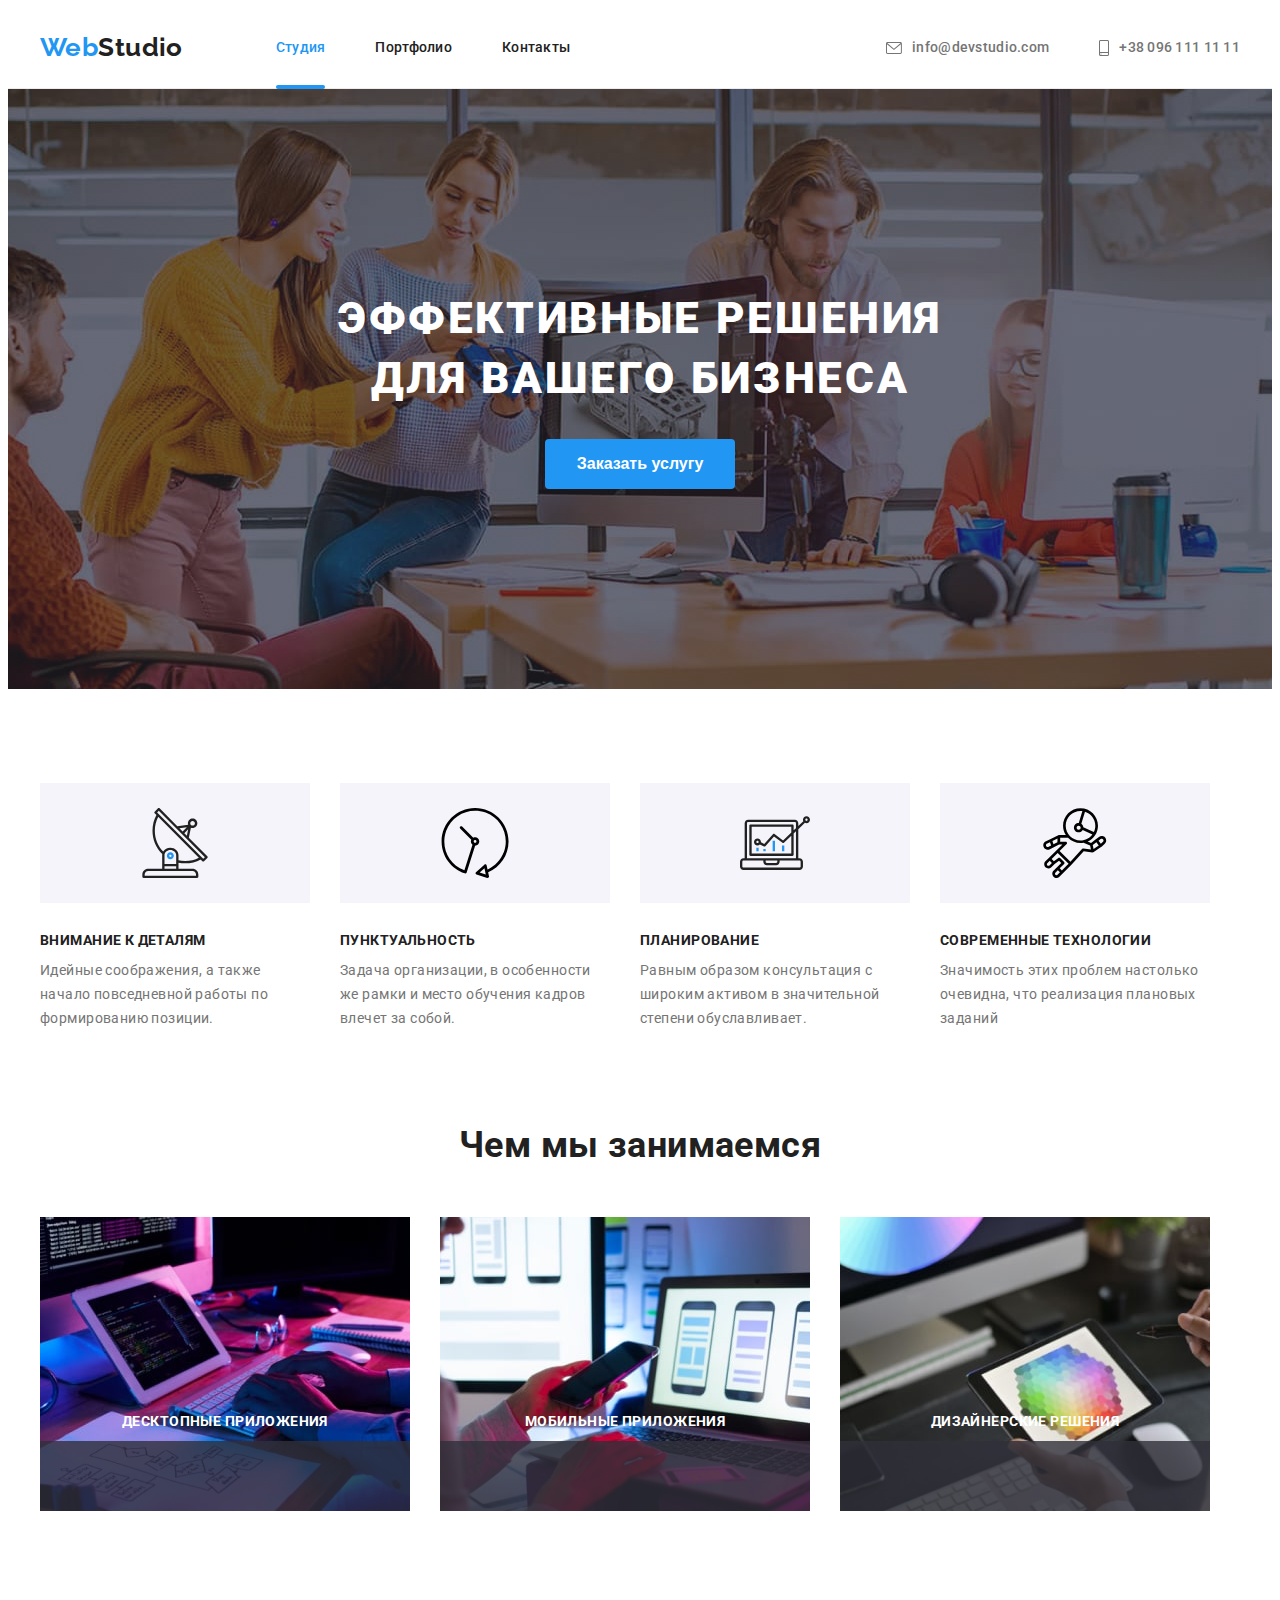
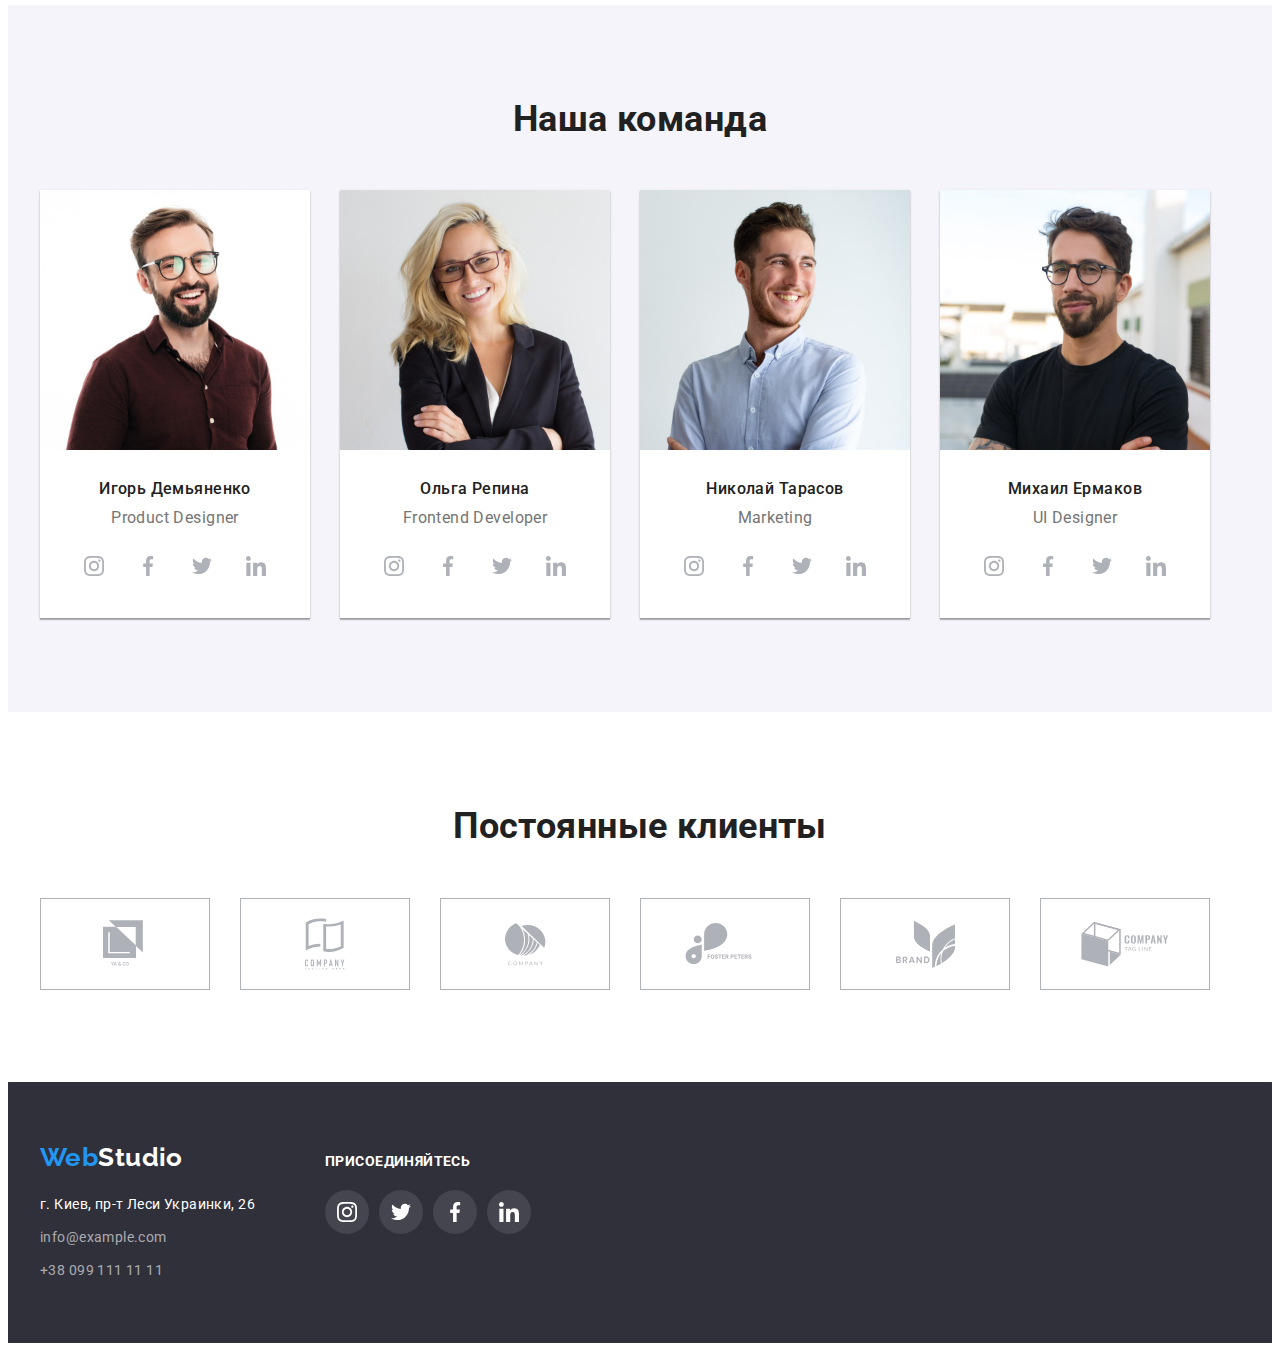
==== index.html @ 8823164b "hw start" ====
<!DOCTYPE html>
<html lang="ru">
  <head>
    <meta charset="UTF-8" />
    <meta name="viewport" content="width=device-width, initial-scale=1.0" />
    <title>Studio</title>
    <link rel="preconnect" href="https://fonts.gstatic.com" />

    <link
      href="https://fonts.googleapis.com/css2?family=Raleway:wght@700&family=Roboto:wght@400;500;700;900&display=swap"
      rel="stylesheet"
    />
    <link
      rel="stylesheet"
      href="https://cdnjs.cloudflare.com/ajax/libs/modern-normalize/1.0.0/modern-normalize.css"
      integrity="sha512-Zx6MlUMKSVJoQ+83OwhdILe8cSEsCzfqThJd7J/VA2UrK6Ctj85p+xzqfyuNXE5B1k25uUdmJ2OzItbBy9GHAQ=="
      crossorigin="anonymous"
    />
    <link rel="stylesheet" href="./css/styles.css" />
  </head>
  <body>
    <header class="header">
      <div class="container common-line">
        <nav class="line">
          <a href="" class="logo">Web<span class="logo-studio">Studio</span></a>
          <ul class="site-nav list">
            <li class="items position">
              <a href="./index.html" class="link active item underline"
                >Студия</a
              >
            </li>
            <li class="items">
              <a href="./portfolio.html" class="link active">Портфолио</a>
            </li>
            <li class="items"><a href="" class="link active">Контакты</a></li>
          </ul>
        </nav>

        <ul class="address-header list">
          <li class="items">
            <a href="mailto:info@devstudio.com" class="address active">
              <svg class="envelope-icon">
                <use href="./svgoptimized/sprite.svg#icon-envelope-hover"></use>
              </svg>
              info@devstudio.com</a
            >
          </li>

          <li class="items">
            <a href="tel:+380961111111" class="address active">
              <svg class="amartphone-icon">
                <use href="./svgoptimized/sprite.svg#icon-smartphone"></use>
              </svg>
              +38 096 111 11 11</a
            >
          </li>
        </ul>
      </div>
    </header>

    <main>
      <!--секция  герой-->
      <div class="overlay">
        <section class="hero">
          <div class="container">
            <div class="hero-padding">
              <h1 class="hero-title">Эффективные решения для вашего бизнеса</h1>

              <button type="button" class="button" data-modal-open>
                Заказать услугу
              </button>
            </div>
          </div>
        </section>
      </div>

      <!--секция со скрытым заголовком/преимущества-->
      <section class="section">
        <div class="container">
          <h2 class="section-title hide">Преимущества</h2>
          <ul class="list features flex-advantage">
            <li class="list-adv">
              <div class="antenna">
                <svg class="antenna-size">
                  <use href="./svgoptimized/sprite.svg#icon-antenna-1"></use>
                </svg>
              </div>
              <h3 class="section-list">Внимание к деталям</h3>
              <p class="content content-advantages">
                Идейные соображения, а также начало повседневной работы по
                формированию позиции.
              </p>
            </li>
            <li class="list-adv">
              <div class="vector">
                <svg class="vector-size">
                  <use href="./svgoptimized/sprite.svg#icon-Vector"></use>
                </svg>
              </div>
              <h3 class="section-list">Пунктуальность</h3>
              <p class="content content-advantages">
                Задача организации, в особенности же рамки и место обучения
                кадров влечет за собой.
              </p>
            </li>
            <li class="list-adv">
              <div class="diagram">
                <svg class="diagram-size">
                  <use href="./svgoptimized/sprite.svg#icon-diagram-1"></use>
                </svg>
              </div>
              <h3 class="section-list">Планирование</h3>
              <p class="content content-advantages">
                Равным образом консультация с широким активом в значительной
                степени обуславливает.
              </p>
            </li>
            <li class="list-adv">
              <div class="Group">
                <svg class="Group-size">
                  <use href="./svgoptimized/sprite.svg#icon-Group"></use>
                </svg>
              </div>
              <h3 class="section-list">Современные технологии</h3>
              <p class="content content-advantages">
                Значимость этих проблем настолько очевидна, что реализация
                плановых заданий
              </p>
            </li>
          </ul>
        </div>
      </section>

      <!--секция,чем мы занимаемся в картинках-->
      <section class="section box-img">
        <div class="container">
          <h2 class="section-title">Чем мы занимаемся</h2>

          <ul class="list features skills">
            <li class="skills-img">
              <div class="before-skills">
                <img
                  src="./imagesoptimized/skills1-min.jpg"
                  alt="набор разметки"
                  width="370"
                />
                <h3 class="project-skills">Десктопные приложения</h3>
              </div>
            </li>
            <li class="skills-img">
              <div class="before-skills">
                <img
                  src="./imagesoptimized/skills2-min.jpg"
                  alt="оплата услуг через приложение"
                  width="370"
                />
                <h3 class="project-skills">Мобильные приложения</h3>
              </div>
            </li>
            <li class="skills-img">
              <div class="before-skills">
                <img
                  src="./imagesoptimized/skills3-min.jpg"
                  alt="практика с помощью планшета"
                  width="370"
                />
                <h3 class="project-skills">Дизайнерские решения</h3>
              </div>
            </li>
          </ul>
        </div>
      </section>

      <!--секция-наша комманда-->
      <section class="section bgc">
        <div class="container">
          <h2 class="section-title">Наша команда</h2>
          <ul class="list features team-flex">
            <li class="team">
              <img
                src="./imagesoptimized/ourteam1-min.jpg"
                alt="Игорь Демьяненко"
                width="270"
              />

              <div class="team-content">
                <h3 class="section-list name">Игорь Демьяненко</h3>
                <p class="content proffesion">Product Designer</p>
              </div>

              <ul class="network-flex">
                <li class="margin-flex">
                  <a class="master-flex" href="">
                    <svg class="size-flex">
                      <use
                        href="./svgoptimized/sprite.svg#icon-instagram-2"
                      ></use>
                    </svg>
                  </a>
                </li>

                <li class="margin-flex">
                  <a class="master-flex" href="">
                    <svg class="size-flex">
                      <use
                        href="./svgoptimized/sprite.svg#icon-facebook-1"
                      ></use>
                    </svg>
                  </a>
                </li>

                <li class="margin-flex">
                  <a class="master-flex" href="">
                    <svg class="size-flex">
                      <use
                        href="./svgoptimized/sprite.svg#icon-twitter-1"
                      ></use>
                    </svg>
                  </a>
                </li>

                <li class="margin-flex">
                  <a class="master-flex" href="">
                    <svg class="size-flex">
                      <use
                        href="./svgoptimized/sprite.svg#icon-linkedin-1"
                      ></use>
                    </svg>
                  </a>
                </li>
              </ul>
            </li>

            <li class="team">
              <img
                src="./imagesoptimized/ourteam2-min.jpg"
                alt="Ольга Репина"
                width="270"
              />
              <div class="team-content">
                <h3 class="section-list name">Ольга Репина</h3>
                <p class="content proffesion">Frontend Developer</p>
              </div>
              <ul class="network-flex">
                <li class="margin-flex">
                  <a class="master-flex" href="">
                    <svg class="size-flex">
                      <use
                        href="./svgoptimized/sprite.svg#icon-instagram-2"
                      ></use>
                    </svg>
                  </a>
                </li>

                <li class="margin-flex">
                  <a class="master-flex" href="">
                    <svg class="size-flex">
                      <use
                        href="./svgoptimized/sprite.svg#icon-facebook-1"
                      ></use>
                    </svg>
                  </a>
                </li>

                <li class="margin-flex">
                  <a class="master-flex" href="">
                    <svg class="size-flex">
                      <use
                        href="./svgoptimized/sprite.svg#icon-twitter-1"
                      ></use>
                    </svg>
                  </a>
                </li>

                <li class="margin-flex">
                  <a class="master-flex" href="">
                    <svg class="size-flex">
                      <use
                        href="./svgoptimized/sprite.svg#icon-linkedin-1"
                      ></use>
                    </svg>
                  </a>
                </li>
              </ul>
            </li>

            <li class="team">
              <img
                src="./imagesoptimized/ourteam3-min.jpg"
                alt="Николай Тарасов"
                width="270"
              />
              <div class="team-content">
                <h3 class="section-list name">Николай Тарасов</h3>
                <p class="content proffesion">Marketing</p>
              </div>
              <ul class="network-flex">
                <li class="margin-flex">
                  <a class="master-flex" href="">
                    <svg class="size-flex">
                      <use
                        href="./svgoptimized/sprite.svg#icon-instagram-2"
                      ></use>
                    </svg>
                  </a>
                </li>

                <li class="margin-flex">
                  <a class="master-flex" href="">
                    <svg class="size-flex">
                      <use
                        href="./svgoptimized/sprite.svg#icon-facebook-1"
                      ></use>
                    </svg>
                  </a>
                </li>

                <li class="margin-flex">
                  <a class="master-flex" href="">
                    <svg class="size-flex">
                      <use
                        href="./svgoptimized/sprite.svg#icon-twitter-1"
                      ></use>
                    </svg>
                  </a>
                </li>

                <li class="margin-flex">
                  <a class="master-flex" href="">
                    <svg class="size-flex">
                      <use
                        href="./svgoptimized/sprite.svg#icon-linkedin-1"
                      ></use>
                    </svg>
                  </a>
                </li>
              </ul>
            </li>

            <li class="team">
              <img
                src="./imagesoptimized/ourteam4-min.jpg"
                alt="Михаил Ермаков"
                width="270"
              />
              <div class="team-content">
                <h3 class="section-list name">Михаил Ермаков</h3>
                <p class="content proffesion">UI Designer</p>
              </div>
              <ul class="network-flex">
                <li class="margin-flex">
                  <a class="master-flex" href="">
                    <svg class="size-flex">
                      <use
                        href="./svgoptimized/sprite.svg#icon-instagram-2"
                      ></use>
                    </svg>
                  </a>
                </li>

                <li class="margin-flex">
                  <a class="master-flex" href="">
                    <svg class="size-flex">
                      <use
                        href="./svgoptimized/sprite.svg#icon-facebook-1"
                      ></use>
                    </svg>
                  </a>
                </li>

                <li class="margin-flex">
                  <a class="master-flex" href="">
                    <svg class="size-flex">
                      <use
                        href="./svgoptimized/sprite.svg#icon-twitter-1"
                      ></use>
                    </svg>
                  </a>
                </li>

                <li class="margin-flex">
                  <a class="master-flex" href="">
                    <svg class="size-flex">
                      <use
                        href="./svgoptimized/sprite.svg#icon-linkedin-1"
                      ></use>
                    </svg>
                  </a>
                </li>
              </ul>
            </li>
          </ul>
        </div>
      </section>

      <!--секция-постоянные клиенты-->
      <section class="section">
        <div class="container">
          <h2 class="section-title">Постоянные клиенты</h2>
          <ul class="clients">
            <li class="clients-icon">
              <a href="" class="clients-flex">
                <svg class="svg-flex" width="44" height="49">
                  <use href="./svgoptimized/sprite.svg#icon-logo-1"></use>
                </svg>
              </a>
            </li>
            <li class="clients-icon">
              <a href="" class="clients-flex">
                <svg class="svg-flex" width="40" height="52">
                  <use href="./svgoptimized/sprite.svg#icon-logo-2"></use>
                </svg>
              </a>
            </li>
            <li class="clients-icon">
              <a href="" class="clients-flex">
                <svg class="svg-flex" width="41" height="43">
                  <use href="./svgoptimized/sprite.svg#icon-logo-3"></use>
                </svg>
              </a>
            </li>
            <li class="clients-icon">
              <a href="" class="clients-flex">
                <svg class="svg-flex" width="80" height="42">
                  <use href="./svgoptimized/sprite.svg#icon-logo-4"></use>
                </svg>
              </a>
            </li>
            <li class="clients-icon">
              <a href="" class="clients-flex">
                <svg class="svg-flex" width="59" height="47">
                  <use href="./svgoptimized/sprite.svg#icon-logo-5"></use>
                </svg>
              </a>
            </li>
            <li class="clients-icon">
              <a href="" class="clients-flex">
                <svg class="svg-flex" width="88" height="45">
                  <use href="./svgoptimized/sprite.svg#icon-logo-6"></use>
                </svg>
              </a>
            </li>
          </ul>
        </div>
      </section>
    </main>

    <!--Футер подвал-->
    <footer class="footer">
      <div class="container">
        <div class="ttl-flex">
          <div class="footer-flex">
            <a href="" class="logo"
              >Web<span class="studio-logo">Studio</span></a
            >
            <address class="adress-footer">
              г. Киев, пр-т Леси Украинки, 26
            </address>
            <ul class="list">
              <li class="item">
                <a href="mailto:info@example.com" class="list-footer"
                  >info@example.com</a
                >
              </li>
              <li class="item">
                <a href="tel:+380991111111" class="list-footer"
                  >+38 099 111 11 11</a
                >
              </li>
            </ul>
          </div>

          <div>
            <p class="footer-join">присоединяйтесь</p>
            <ul class="join-list">
              <li class="join-margin">
                <a href="" class="join-master">
                  <svg class="join-size">
                    <use
                      href="./svgoptimized/sprite.svg#icon-instagram-2"
                    ></use>
                  </svg>
                </a>
              </li>
              <li class="join-margin">
                <a href="" class="join-master">
                  <svg class="join-size">
                    <use href="./svgoptimized/sprite.svg#icon-twitter-1"></use>
                  </svg>
                </a>
              </li>
              <li class="join-margin">
                <a href="" class="join-master">
                  <svg class="join-size">
                    <use href="./svgoptimized/sprite.svg#icon-facebook-1"></use>
                  </svg>
                </a>
              </li>
              <li class="join-margin">
                <a href="" class="join-master">
                  <svg class="join-size">
                    <use href="./svgoptimized/sprite.svg#icon-linkedin-1"></use>
                  </svg>
                </a>
              </li>
            </ul>
          </div>
        </div>
      </div>
    </footer>
    <!-- модальное окно -->
    <div class="backdrop is-hidden" data-modal>
      <div class="modal">
        <p class="modal-paragraph">Оставьте свои данные, мы вам перезвоним</p>

        <div role="group" class="modal-thumb">
          <form class="modal-form">
            <label for="name">Имя</label>
            <input type="text" name="text" id="name" />
            <label for="tel">Телефон</label>
            <input type="tel" name="tel" id="tel" />
            <label for="email">Почта</label>
            <input type="email" name="email" id="email" />
            <label for="comments">Комментарий</label>
            <textarea name="comments" id="comments" rows="3"></textarea>
          </form>
        </div>
        <div>
          <input type="checkbox" name="agreement" id="agreement" />
          <label for="agreement"
            >Соглашаюсь с рассылкой и принимаю Условия договора</label
          >
        </div>

        <button type="submit">Отправить</button>

        <button class="modal-close" data-modal-close>
          <svg class="" width="18" height="18">
            <use
              href="./svgoptimized/sprite.svg#icon-close-black-18dp-2-1"
            ></use>
          </svg>
        </button>
      </div>
    </div>
    <script src="./js/modal.js"></script>
  </body>
</html>
---- css/styles.css ----
/* ++цвет основного текста  #212121; */
/* ++вторичный текст серый <p>, мейл+тел #757575; */
/*++ адрес прозрачность rgba(255, 255, 255, 0.6); */
/* ++цвет основной надписи белый H1  #FFFFFF; */
/* ++ акцент голубой #2196F3; */
/* ++ вторичный темно-серый background  #2F303A; */
/*  ++вторичный белый background (шапка) #FFFFFF; */
/*  вторичный почти белый background #F5F4FA; */
/*  ++основной background  бело-серый #E5E5E5; */

:root {
  --primary-text-color: #212121;
  --secondary-text-color: #757575;
  --transparent-gray: rgba(255, 255, 255, 0.6);
  --white-hero-color: #ffffff;
  --accent-color: #2196f3;
  --primary-background-wg: #e5e5e5;
  --secondary-bgc-gray: #2f303a;
  --secondary-bgc-white: #ffffff;
  --secondary-bgc-halfwhite: #f5f4fa;
  --border: #ececec;
  --portfolio-border: #eeeeee;
  --hero-bgc-color: #c4c4c4;
  --network-color: #afb1b8;
  --skills-bgc-position: rgba(47, 48, 58, 0.8);

  --backdrop: rgba(0, 0, 0, 0.2);
  --thumb-overlay-color: rgba(33, 150, 243, 0.9);
  --timing-function: cubic-bezier(0.4, 0, 0.2, 1);
}

body {
  background-color: var(--white-hero-color);
  color: var(--primary-text-color);
  font-family: Roboto, sans-serif;
  letter-spacing: 0.03em;
  font-weight: normal;
  font-size: 14px;
}

img {
  display: block;
  max-width: 100%;
  height: auto;
}

/* подчеркивание */
a {
  text-decoration: none;
}

/* стилизация хедер */
.header {
  background-color: var(--white-hero-color);
}

/* Logo */
.logo {
  color: var(--accent-color);
  font-family: Raleway, sans-serif;
  font-weight: bold;
  font-size: 26px;
  line-height: 1.19;
  display: inline-block;
}
/* сброс точек в списке + margin/padding */
.list {
  list-style: none;
  padding: 0;
  margin: 0;
}

/* навигация сайта, список контактов+span STUDIO */
.site-nav .link,
.logo-studio {
  color: var(--primary-text-color);
}

.list .address {
  color: var(--secondary-text-color);
}

/* flex navigation */
.site-nav {
  display: flex;
  margin-left: 93px;
}

.line {
  display: flex;
}

.site-nav .items {
  margin-right: 50px;
}

.site-nav .items:last-child {
  margin-right: 0;
}

.site-nav .link,
.list .address {
  padding-top: 32px;
  padding-bottom: 32px;
  display: block;

  font-weight: 500;
  line-height: 1.14;
  letter-spacing: 0.02em;
}

.list .active {
  transition-property: color;
  transition-duration: 250ms;
  transition-timing-function: var(--timing-function);
}

.list .active:hover,
.list .active:focus {
  color: var(--accent-color);
}

/* link underline-header */

.position {
  position: relative;
}

.underline::after {
  content: '';
  position: absolute;
  left: 0;
  bottom: -1px;
  display: block;
  width: 100%;
  height: 4px;
  border-radius: 2px;
  background-color: var(--accent-color);
  opacity: 1;

  transition-property: opacity;
  transition-duration: 250ms;
  transition-timing-function: var(--timing-function);
}

/* flex address */
.address-header {
  display: flex;
  margin-left: auto;
  align-items: center;
}

.common-line {
  display: flex;
  align-items: center;
}

.items > .address {
  display: flex;
  align-items: center;
}

.address-header .items {
  margin-right: 50px;
}

.address-header .items:last-child {
  margin-right: 0;
}

.header .item {
  color: var(--accent-color);
}

.border {
  border: 1px solid var(--border);
}
.envelope-icon {
  height: 12px;
  width: 16px;
  margin-right: 10px;
  fill: currentColor;
}

.amartphone-icon {
  height: 16px;
  width: 10px;
  margin-right: 10px;
  fill: currentColor;
}

/* Hero */
.hero {
  padding-top: 200px;
  padding-bottom: 200px;
}

.hero-padding {
  width: 696px;
  text-align: center;
  margin-left: auto;
  margin-right: auto;
}

/* оформление фона Героя */
.overlay {
  height: 600px;
  max-width: 1600px;
  margin-left: auto;
  margin-right: auto;
  background-position: center;
  background-size: cover;
  background-image: linear-gradient(
      to right,
      rgba(54, 56, 67, 0.4),
      rgba(54, 56, 67, 0.4)
    ),
    url('../imagesoptimized/hero\ img.jpg');
  background-color: var(--hero-bgc-color);
  border-top: 1px solid var(--border);
}

/* модальное окно и форма */

.backdrop {
  position: fixed;
  top: 0;
  left: 0;

  width: 100%;
  height: 100%;
  opacity: 1;

  background-color: var(--backdrop);

  transition-property: opacity;
  transition-duration: 250ms;
  transition-timing-function: var(--timing-function);
}

.backdrop.is-hidden {
  opacity: 0;
  pointer-events: none;
}

.modal {
  position: absolute;
  top: 50%;
  left: 50%;
  transform: translate(-50%, -50%) scale(1);

  min-width: 528px;
  min-height: 581px;
  background-color: var(--white-hero-color);
  box-shadow: 0px 1px 3px rgba(0, 0, 0, 0.12), 0px 1px 1px rgba(0, 0, 0, 0.14),
    0px 2px 1px rgba(0, 0, 0, 0.2);
  border-radius: 4px;

  transition-property: tranform;
  transition-duration: 250ms;
  transition-timing-function: var(--timing-function);
}

.backdrop.is-hidden .modal {
  transform: scale(0.8) translate(-50%, -50%);
}

.modal-close {
  display: flex;
  justify-content: center;
  align-items: center;

  position: fixed;
  top: 0;
  right: 0;

  width: 30px;
  height: 30px;
  margin-left: auto;
  margin-top: 8px;
  margin-right: 8px;
  border-radius: 50px;
  border: 1px solid rgba(0, 0, 0, 0.1);
  background-color: var(--white-hero-color);
  cursor: pointer;
}

.modal-thumb {
  display: flex;
  width: 100%;
  height: 342px;
  padding-left: 40px;
  padding-right: 40px;
}

.modal-form {
  display: flex;
  flex-direction: column;
  width: 100%;
}

.modal-paragraph {
  margin-top: 0;
  margin-bottom: 12px;
  padding-top: 40px;
}

textarea {
  resize: none;
}

/* main container for all project */

.hero .hero-title {
  margin-top: 0;
  margin-bottom: 30px;
  color: var(--white-hero-color);
  font-style: normal;
  font-weight: 900;
  font-size: 44px;
  line-height: 1.36;
  letter-spacing: 0.06em;
  text-transform: uppercase;
}

/* секция */

.bgc {
  background-color: var(--secondary-bgc-halfwhite);
}

.bgc-portfolio {
  background-color: var(--white-hero-color);
}
.section-title {
  margin-top: 0;
  margin-bottom: 0;

  color: var(--primary-text-color);
  font-weight: bold;
  font-size: 36px;
  line-height: 1.16;
  text-align: center;
}

/* отступ от заголовка H2 */
.section .section-title {
  margin-bottom: 50px;
}

/* скрытый заголовок */
.section .hide {
  position: absolute;
  clip: rect(0 0 0 0);
  width: 1px;
  height: 1px;
  margin: -1px;
}

.features .section-list {
  margin-top: 0;
  margin-bottom: 10px;

  font-weight: bold;
  font-size: 14px;
  line-height: 1.14;
  text-transform: uppercase;

  color: var(--primary-text-color);
}

.features .content {
  color: var(--secondary-text-color);
}

/* flex - 2 секция преимущества со скрытым заголовком */
.flex-advantage {
  display: flex;
}

.list-adv {
  width: 270px;

  margin-right: 30px;
}
.list-adv:last-child {
  margin-right: 0;
}

/* обнуление в P */
.content-advantages,
.proffesion {
  line-height: 1.71;
  margin-top: 0;
  margin-bottom: 0;
}

.antenna {
  display: flex;
  justify-content: center;
  align-items: center;

  width: 270px;
  height: 120px;
  margin-bottom: 30px;

  background-color: var(--secondary-bgc-halfwhite);
}

.antenna-size {
  height: 70px;
  width: 70px;
}

.vector {
  display: flex;
  justify-content: center;
  align-items: center;

  width: 270px;
  height: 120px;
  margin-bottom: 30px;

  background-color: var(--secondary-bgc-halfwhite);
}

.vector-size {
  height: 70px;
  width: 70px;
}

.diagram {
  display: flex;
  justify-content: center;
  align-items: center;

  width: 270px;
  height: 120px;
  margin-bottom: 30px;

  background-color: var(--secondary-bgc-halfwhite);
}

.diagram-size {
  height: 70px;
  width: 70px;
}

.Group {
  display: flex;
  justify-content: center;
  align-items: center;

  width: 270px;
  height: 120px;
  margin-bottom: 30px;

  background-color: var(--secondary-bgc-halfwhite);
}

.Group-size {
  height: 70px;
  width: 70px;
}

.all-advantage {
  padding-top: 94px;
  padding-bottom: 94px;
}

/*  секция 3, чем мы занимаемся */
.skills {
  display: flex;
}

.skills-img {
  width: 370px;
  height: 294px;
  margin-right: 30px;
}
.skills-img:last-child {
  margin-right: 0;
}

.section.box-img {
  padding-top: 0px;
  padding-bottom: 94px;
}

.skills-img {
  position: relative;
}

.project-skills {
  position: absolute;

  bottom: 0;
  left: 0;
  height: 70px;
  width: 100%;
  padding: 27px 0;
  margin: 0;

  font-weight: bold;
  font-size: 14px;
  line-height: 1.14;
  text-align: center;
  text-transform: uppercase;
  color: var(--white-hero-color);
}

.before-skills::before {
  content: '';
  position: absolute;

  bottom: 0;
  left: 0;
  width: 100%;
  height: 70px;

  background-color: var(--skills-bgc-position);
}

/* секция 4 - наша комманда */
.team-flex {
  display: flex;
}
.team {
  width: 270px;
  height: 428px;
  margin-right: 30px;
  background-color: var(--secondary-bgc-white);

  box-shadow: 0px 1px 3px rgba(0, 0, 0, 0.12), 0px 1px 1px rgba(0, 0, 0, 0.14),
    0px 2px 1px rgba(0, 0, 0, 0.2);
}
.team:last-child {
  margin-right: 0;
}

.name,
.proffesion {
  font-size: 16px;
  line-height: 1.18;
  text-align: center;
}
.team-content > .name {
  font-weight: 500;

  font-size: 16px;
  line-height: 1.18;
  text-transform: none;
}

.team-content {
  padding-top: 30px;
  padding-bottom: 16px;

  border-radius: 4px;
}

.proffesion {
  font-weight: normal;
}

.network-flex {
  display: flex;
  justify-content: center;
  list-style: none;
  padding: 0;
}

.size-flex {
  width: 20px;
  height: 20px;
  text-align: center;
  margin: 0;
}

.master-flex {
  display: flex;
  justify-content: center;
  align-items: center;
  border-radius: 50%;

  width: 100%;
  height: 100%;

  background-color: var(--white-hero-color);
  fill: var(--network-color);

  transition-property: background-color, fill;
  transition-duration: 250ms, 250ms;
  transition-timing-function: var(--timing-function), var(--timing-function);
}

.master-flex:focus,
.master-flex:hover {
  background-color: var(--accent-color);
  fill: var(--secondary-bgc-white);
}

.margin-flex {
  display: flex;
  justify-content: center;
  text-align: center;
  margin-right: 10px;

  width: 44px;
  height: 44px;
}
.margin-flex:last-child {
  margin-right: 0px;
}

/*секция - постоянные клиенты */

.clients {
  display: flex;
  margin: 0;
  padding: 0;
  list-style: none;
}

.clients-icon {
  width: 170px;
  height: 90px;

  margin-right: 30px;
}

.clients-icon:last-child {
  margin-right: 0;
}

.clients-flex {
  display: flex;
  justify-content: center;
  align-items: center;

  height: 100%;
  fill: var(--network-color);
  border: 1px solid var(--network-color);

  transition-property: border-color, fill;
  transition-duration: 250ms, 250ms;
  transition-timing-function: var(--timing-function), var(--timing-function);
}

.clients-flex:hover,
.clients-flex:focus {
  border-color: var(--accent-color);
  fill: var(--accent-color);
}

.svg-flex {
  display: flex;
  justify-content: center;
  align-items: center;
}

/* портфолио - кнопки */
.tip-line {
  display: flex;
  margin-bottom: 34px;
}

.tip-line.center {
  justify-content: center;
}

.tip {
  margin-right: 8px;
}

.tip:last-child {
  margin-right: 0;
}

/* Button */
.button {
  padding: 10px 32px;
  border-style: none;
  outline: none;
  cursor: pointer;

  background-color: var(--accent-color);
  color: var(--white-hero-color);
  font-weight: bold;
  font-size: 16px;
  line-height: 1.87;
  border-radius: 4px;
}

.list > .tip:last-child {
  margin-bottom: 34px;
}

.section .filter:hover,
.section .filter:focus {
  background-color: var(--accent-color);
  color: var(--white-hero-color);

  box-shadow: 0px 3px 1px rgba(0, 0, 0, 0.1), 0px 1px 2px rgba(0, 0, 0, 0.08),
    0px 2px 2px rgba(0, 0, 0, 0.12);
}

.list .filter {
  font-weight: 500;
  font-size: 16px;
  line-height: 1.62;
  text-align: center;

  border-radius: 4px;
  padding: 6px 22px;
  cursor: pointer;

  border-style: none;
  outline: none;

  transition-property: background-color, color;
  transition-duration: 250ms, 250ms;
  transition-timing-function: var(--timing-function), var(--timing-function);
}

.list .projects {
  font-weight: bold;
  font-size: 18px;
  line-height: 2;
  letter-spacing: 0.06em;
  text-transform: none;
  margin-bottom: 4px;
}

.list .filter-name {
  margin-top: 0;
  margin-bottom: 0px;

  font-size: 16px;
  line-height: 1.87;
}

/* портфолио - сетка */
.table-container {
  display: flex;
  flex-wrap: wrap;
}

.table-block {
  display: block;
  transition-property: box-shadow;
  transition-duration: 250ms;
  transition-timing-function: var(--timing-function);
}

.table-block:hover,
.table-block:focus {
  box-shadow: 0px 1px 1px rgba(0, 0, 0, 0.12), 0px 4px 4px rgba(0, 0, 0, 0.06),
    1px 4px 6px rgba(0, 0, 0, 0.16);
}

.table-element {
  width: calc((100% - 60px) / 3);
  margin-bottom: 30px;
  margin-right: 30px;
}

.table-element:nth-child(3n) {
  margin-right: 0;
}

.table-element:nth-last-child(-n + 3) {
  margin-bottom: 0;
}

.card-content {
  padding: 20px 24px;
  border-right: 1px solid var(--portfolio-border);
  border-bottom: 1px solid var(--portfolio-border);
  border-left: 1px solid var(--portfolio-border);
}

/* Портфолио оверлей */
.overlay-thumb {
  position: relative;
  overflow: hidden;
}

.overlay-text {
  position: absolute;
  top: 50%;
  left: 50%;
  transform: translate(-50%, -50%);
  width: 100%;
  padding: 63px 24px;
  margin: 0;

  font-weight: normal;
  font-size: 18px;
  line-height: 1.55;
  color: var(--white-hero-color);
}

.overlay-transform {
  position: absolute;
  width: 100%;
  height: 100%;
  top: 0;
  left: 0;
  background-color: var(--thumb-overlay-color);
  transform: translateY(100%);

  transition-property: transform;
  transition-duration: 250ms;
  transition-timing-function: var(--timing-function);
}

.table-block:hover .overlay-transform,
.table-block:focus .overlay-transform {
  transform: translateY(0);
}

/* footer */
.footer {
  background-color: var(--secondary-bgc-gray);
  padding-top: 60px;
  padding-bottom: 60px;
}

.footer .studio-logo {
  color: var(--white-hero-color);
}

.footer .adress-footer {
  color: var(--white-hero-color);
  font-style: normal;
}

.footer .logo {
  margin-bottom: 20px;
}

.footer-padding {
  padding-bottom: 60px;
}

.footer .adress-footer,
.footer .list-footer {
  display: block;
  line-height: 1.71;
}

.footer .adress-footer {
  margin-bottom: 9px;
}

.footer .item {
  margin-bottom: 9px;
}

.footer .item:last-child {
  margin-bottom: 0;
}

.footer .list-footer {
  color: var(--transparent-gray);

  transition-property: color;
  transition-duration: 250ms;
  transition-timing-function: var(--timing-function);
}

.footer .list-footer:hover,
.footer .list-footer:focus {
  color: var(--accent-color);
}

/* футер  - join */
.footer-join {
  margin: 0 0 20px 0;

  font-weight: bold;
  font-size: 14px;
  line-height: 1.14;

  color: var(--white-hero-color);
  text-transform: uppercase;
}

.join-size {
  width: 20px;
  height: 20px;
}

.join-master {
  display: flex;
  justify-content: center;
  align-items: center;
  max-width: 100%;
  width: 44px;
  height: 44px;
  border-radius: 50%;
  fill: var(--secondary-bgc-white);
  background: rgba(255, 255, 255, 0.1);

  transition-property: background-color;
  transition-duration: 250ms;
  transition-timing-function: var(--timing-function);
}

.join-master:hover,
.join-master:focus {
  background-color: var(--accent-color);
}

.join-list {
  display: flex;
  padding: 0;
  margin: 0;
  list-style: none;
}

.ttl-flex {
  display: flex;
  align-items: baseline;

  margin-right: auto;
  padding: 0;
  margin: 0;
}

.footer-flex {
  margin-right: 70px;
}

.join-margin {
  margin-right: 10px;
}

.join-margin:last-child {
  margin-right: 0;
}

/* geometry styles */

.container {
  margin-left: auto;
  margin-right: auto;
  width: 1200px;
  padding-left: 15px;
  padding-right: 15px;
}

.section {
  padding-top: 94px;
  padding-bottom: 94px;
}

.header .logo {
  display: block;
  padding-top: 24px;
  padding-bottom: 25px;
}
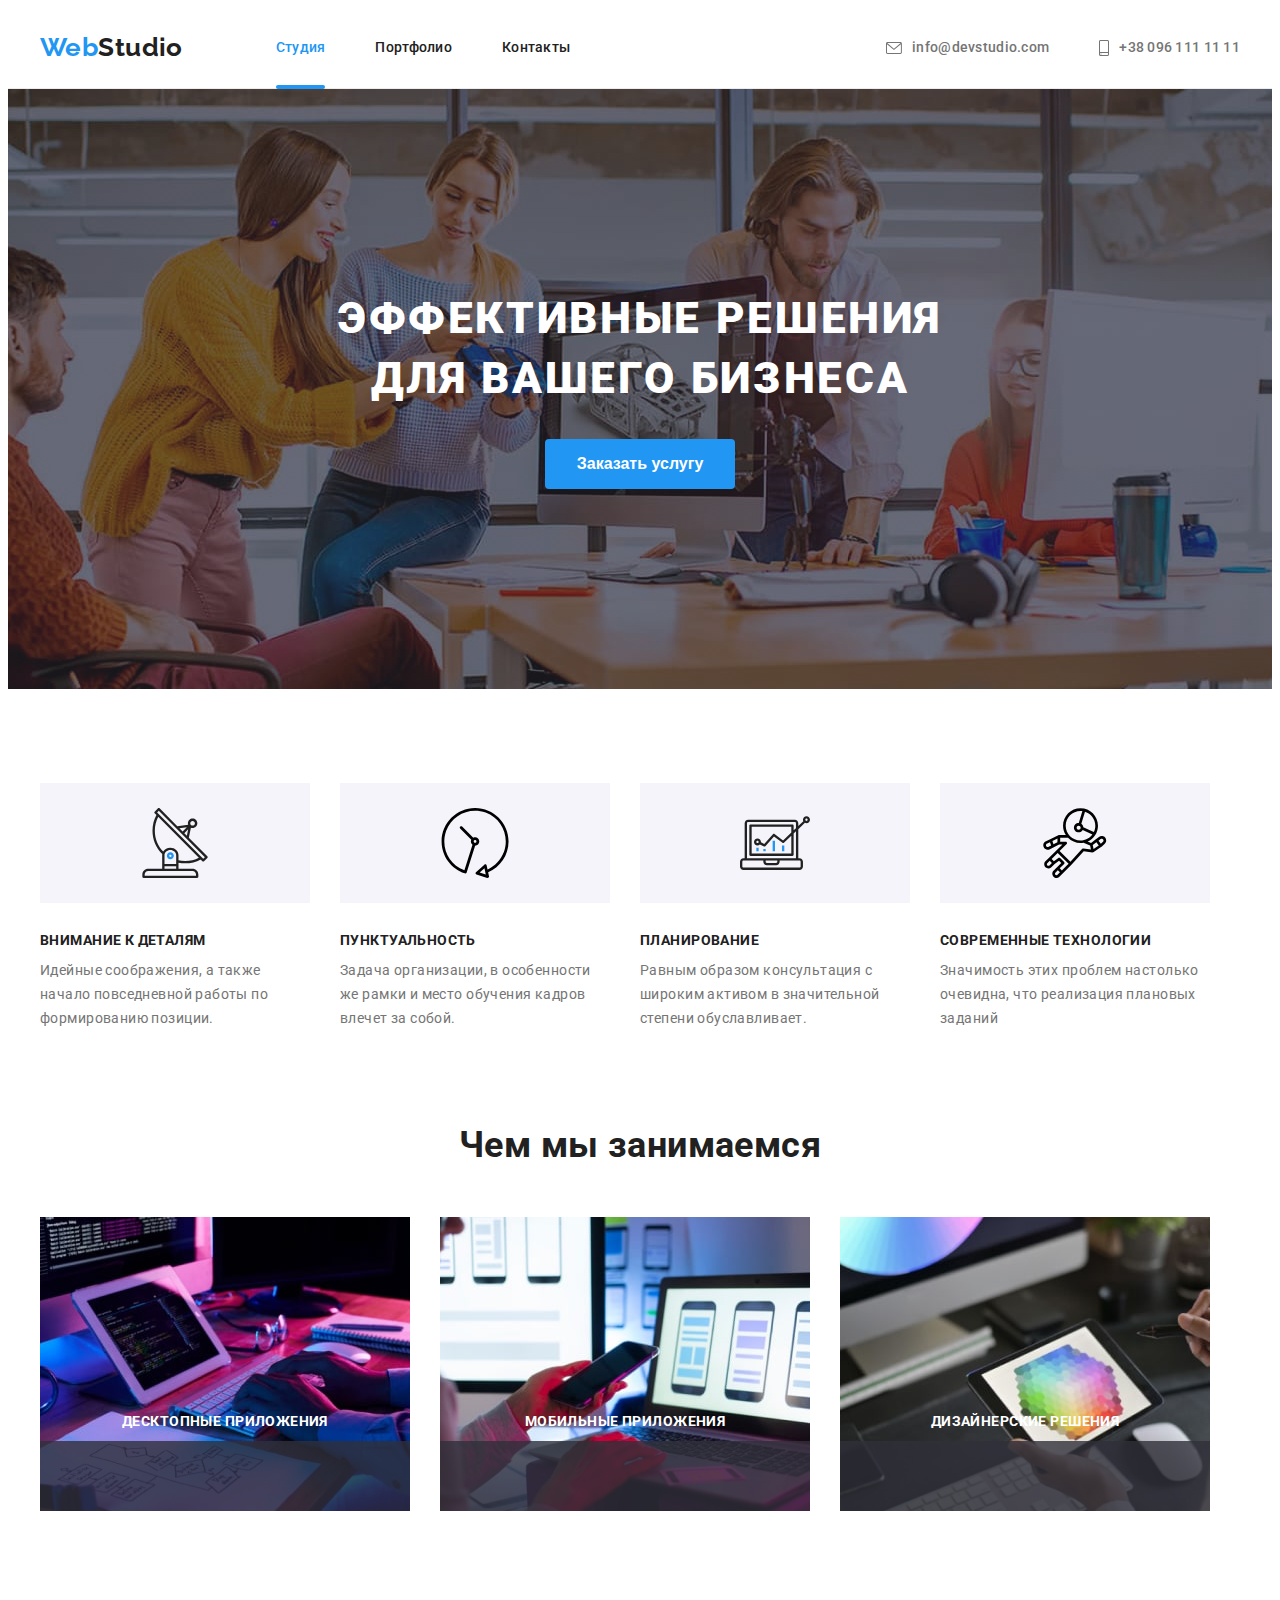
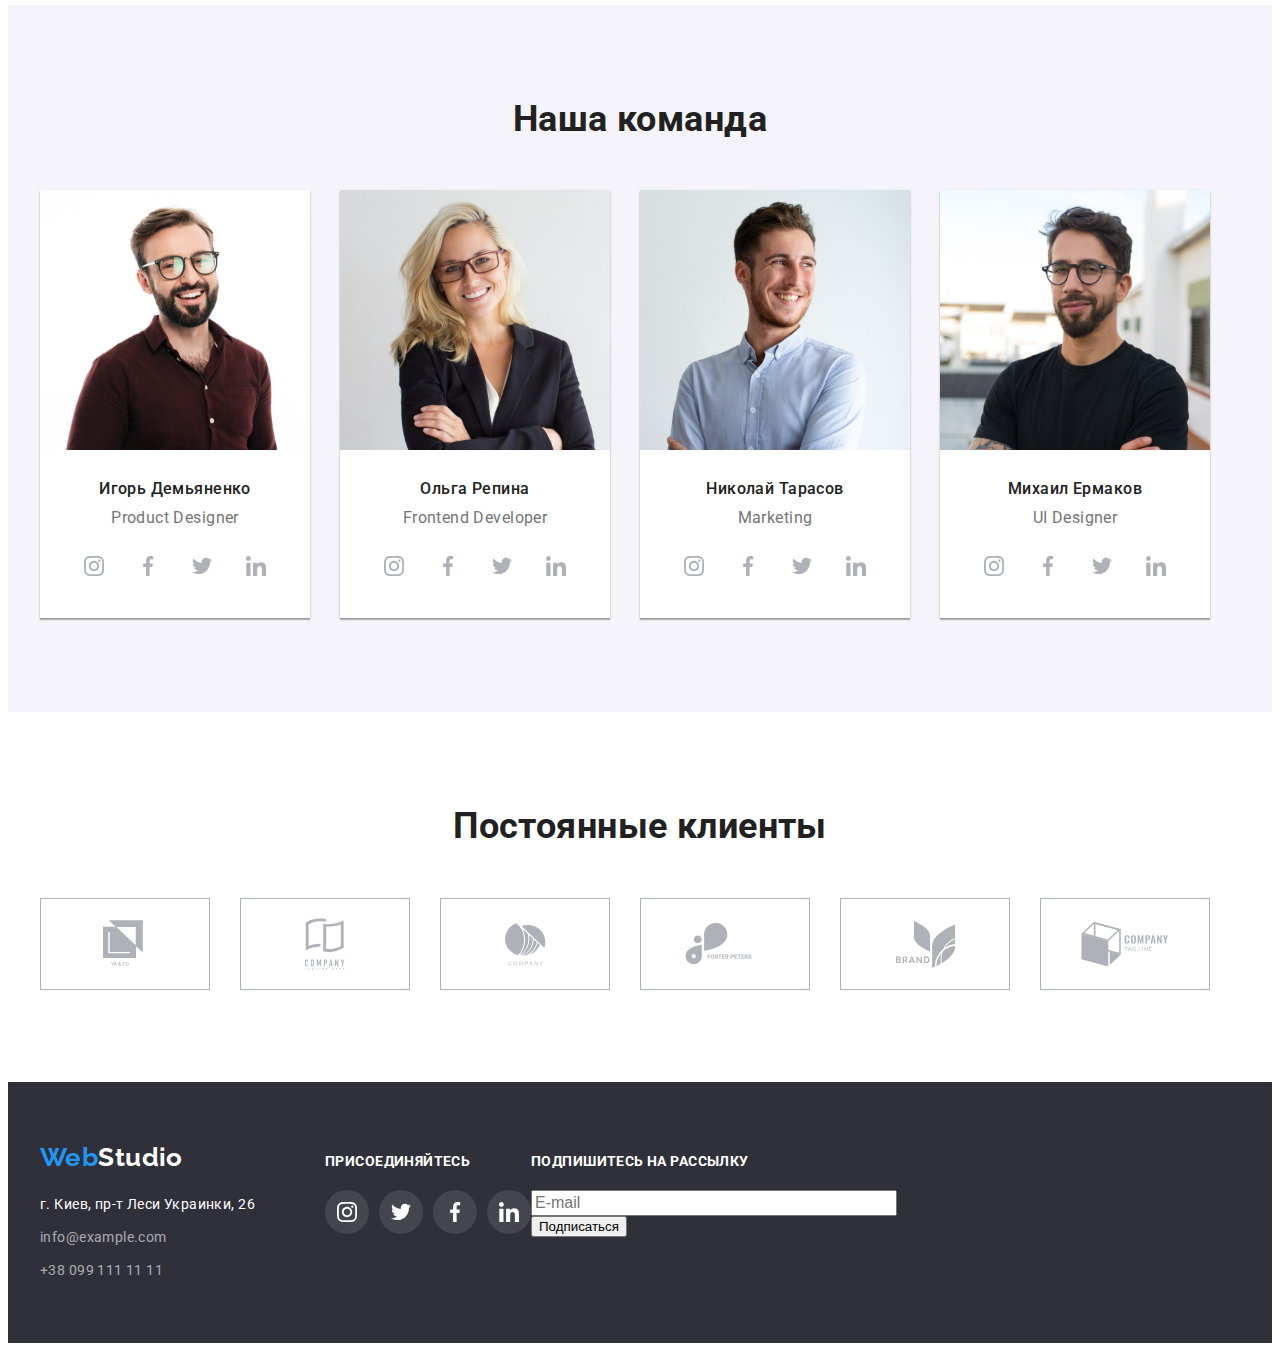
==== commit 417dce1a: "hw 14.01.21" ====
--- a/index.html
+++ b/index.html
@@ -505,6 +505,20 @@
               </li>
             </ul>
           </div>
+
+          <form>
+            <div class="mailing-flex">
+              <b class="mailing">Подпишитесь на рассылку</b>
+              <input
+                type="email"
+                name="email"
+                placeholder="E-mail"
+                class="mailing-form"
+              />
+            </div>
+
+            <button type="submit">Подписаться</button>
+          </form>
         </div>
       </div>
     </footer>
@@ -515,24 +529,43 @@
 
         <div role="group" class="modal-thumb">
           <form class="modal-form">
-            <label for="name">Имя</label>
-            <input type="text" name="text" id="name" />
-            <label for="tel">Телефон</label>
-            <input type="tel" name="tel" id="tel" />
-            <label for="email">Почта</label>
-            <input type="email" name="email" id="email" />
-            <label for="comments">Комментарий</label>
-            <textarea name="comments" id="comments" rows="3"></textarea>
+            <div class="field-form">
+              <label for="name">Имя</label>
+
+              <input type="text" name="text" id="name" class="border-form" />
+            </div>
+
+            <div class="field-form">
+              <label for="tel">Телефон</label>
+              <input type="tel" name="tel" id="tel" class="border-form" />
+            </div>
+
+            <div class="field-form">
+              <label for="email">Почта</label>
+              <input type="email" name="email" id="email" class="border-form" />
+            </div>
+
+            <div class="field-form">
+              <label for="comments">Комментарий</label>
+              <textarea
+                name="comments"
+                id="comments"
+                rows="3"
+                placeholder="Введите текст"
+                class="border-form"
+              ></textarea>
+            </div>
           </form>
         </div>
-        <div>
+        <div class="agreement-box">
           <input type="checkbox" name="agreement" id="agreement" />
           <label for="agreement"
             >Соглашаюсь с рассылкой и принимаю Условия договора</label
           >
         </div>
-
-        <button type="submit">Отправить</button>
+        <div class="button-container">
+          <button type="submit" class="button-form">Отправить</button>
+        </div>
 
         <button class="modal-close" data-modal-close>
           <svg class="" width="18" height="18">
--- a/css/styles.css
+++ b/css/styles.css
@@ -23,6 +23,8 @@
   --hero-bgc-color: #c4c4c4;
   --network-color: #afb1b8;
   --skills-bgc-position: rgba(47, 48, 58, 0.8);
+  --form-border-color: rgba(33, 33, 33, 0.2);
+  --placeholder-color: rgba(117, 117, 117, 0.5);
 
   --backdrop: rgba(0, 0, 0, 0.2);
   --thumb-overlay-color: rgba(33, 150, 243, 0.9);
@@ -286,27 +288,105 @@
 }
 
 .modal-thumb {
-  display: flex;
   width: 100%;
-  height: 342px;
+  height: 100%;
   padding-left: 40px;
   padding-right: 40px;
-}
-
-.modal-form {
-  display: flex;
-  flex-direction: column;
-  width: 100%;
-}
-
-.modal-paragraph {
+  margin-bottom: 20px;
+}
+
+/* .modal-form .modal-paragraph {
   margin-top: 0;
   margin-bottom: 12px;
   padding-top: 40px;
+} */
+
+.modal-paragraph {
+  margin-top: 46px;
+  margin-bottom: 12px;
+  font-weight: bold;
+  font-size: 20px;
+  line-height: 1.15;
+  text-align: center;
+}
+
+.field-form {
+  display: flex;
+  flex-direction: column;
+  margin-bottom: 10px;
+}
+
+.field-form label {
+  margin-bottom: 4px;
+
+  font-weight: normal;
+  font-size: 12px;
+  line-height: 1.16;
+  letter-spacing: 0.01em;
+  color: var(--secondary-text-color);
+}
+
+.field-form input {
+  margin: 0;
+  border-radius: 4px;
+  border: 1px solid var(--form-border-color);
+}
+
+.field-form textarea {
+  padding: 12px 16px;
+  border-radius: 4px;
+  border: 1px solid var(--form-border-color);
+}
+
+.field-form textarea::placeholder {
+  color: var(--placeholder-color);
+
+  font-weight: normal;
+  font-size: 12px;
+  line-height: 1.16;
+  letter-spacing: 0.01em;
 }
 
 textarea {
   resize: none;
+}
+
+.button-container {
+  text-align: center;
+  margin: 0 auto;
+}
+
+.button-form {
+  padding: 10px 55px 10px 56px;
+
+  border-style: none;
+  outline: none;
+  cursor: pointer;
+
+  background-color: var(--accent-color);
+  color: var(--white-hero-color);
+
+  font-weight: bold;
+  font-size: 16px;
+  line-height: 1.87;
+  text-align: center;
+  letter-spacing: 0.06em;
+
+  box-shadow: 0px 4px 4px rgba(0, 0, 0, 0.15);
+  border-radius: 4px;
+}
+
+.agreement-box {
+  margin: 0;
+  margin-bottom: 30px;
+  padding-left: 54px;
+  padding-right: 51px;
+}
+
+.agreement-box label {
+  font-weight: normal;
+  font-size: 14px;
+  line-height: 1.71;
 }
 
 /* main container for all project */
@@ -876,7 +956,8 @@
 }
 
 /* футер  - join */
-.footer-join {
+.footer-join,
+.mailing {
   margin: 0 0 20px 0;
 
   font-weight: bold;
@@ -941,6 +1022,22 @@
   margin-right: 0;
 }
 
+/* Подписаться на рассылку */
+
+.mailing-form {
+  width: 358px;
+  font-weight: normal;
+  font-size: 16px;
+  line-height: 1.25;
+  align-items: center;
+  color: var(--transparent-gray);
+}
+
+.mailing-flex {
+  display: flex;
+  flex-direction: column;
+}
+
 /* geometry styles */
 
 .container {
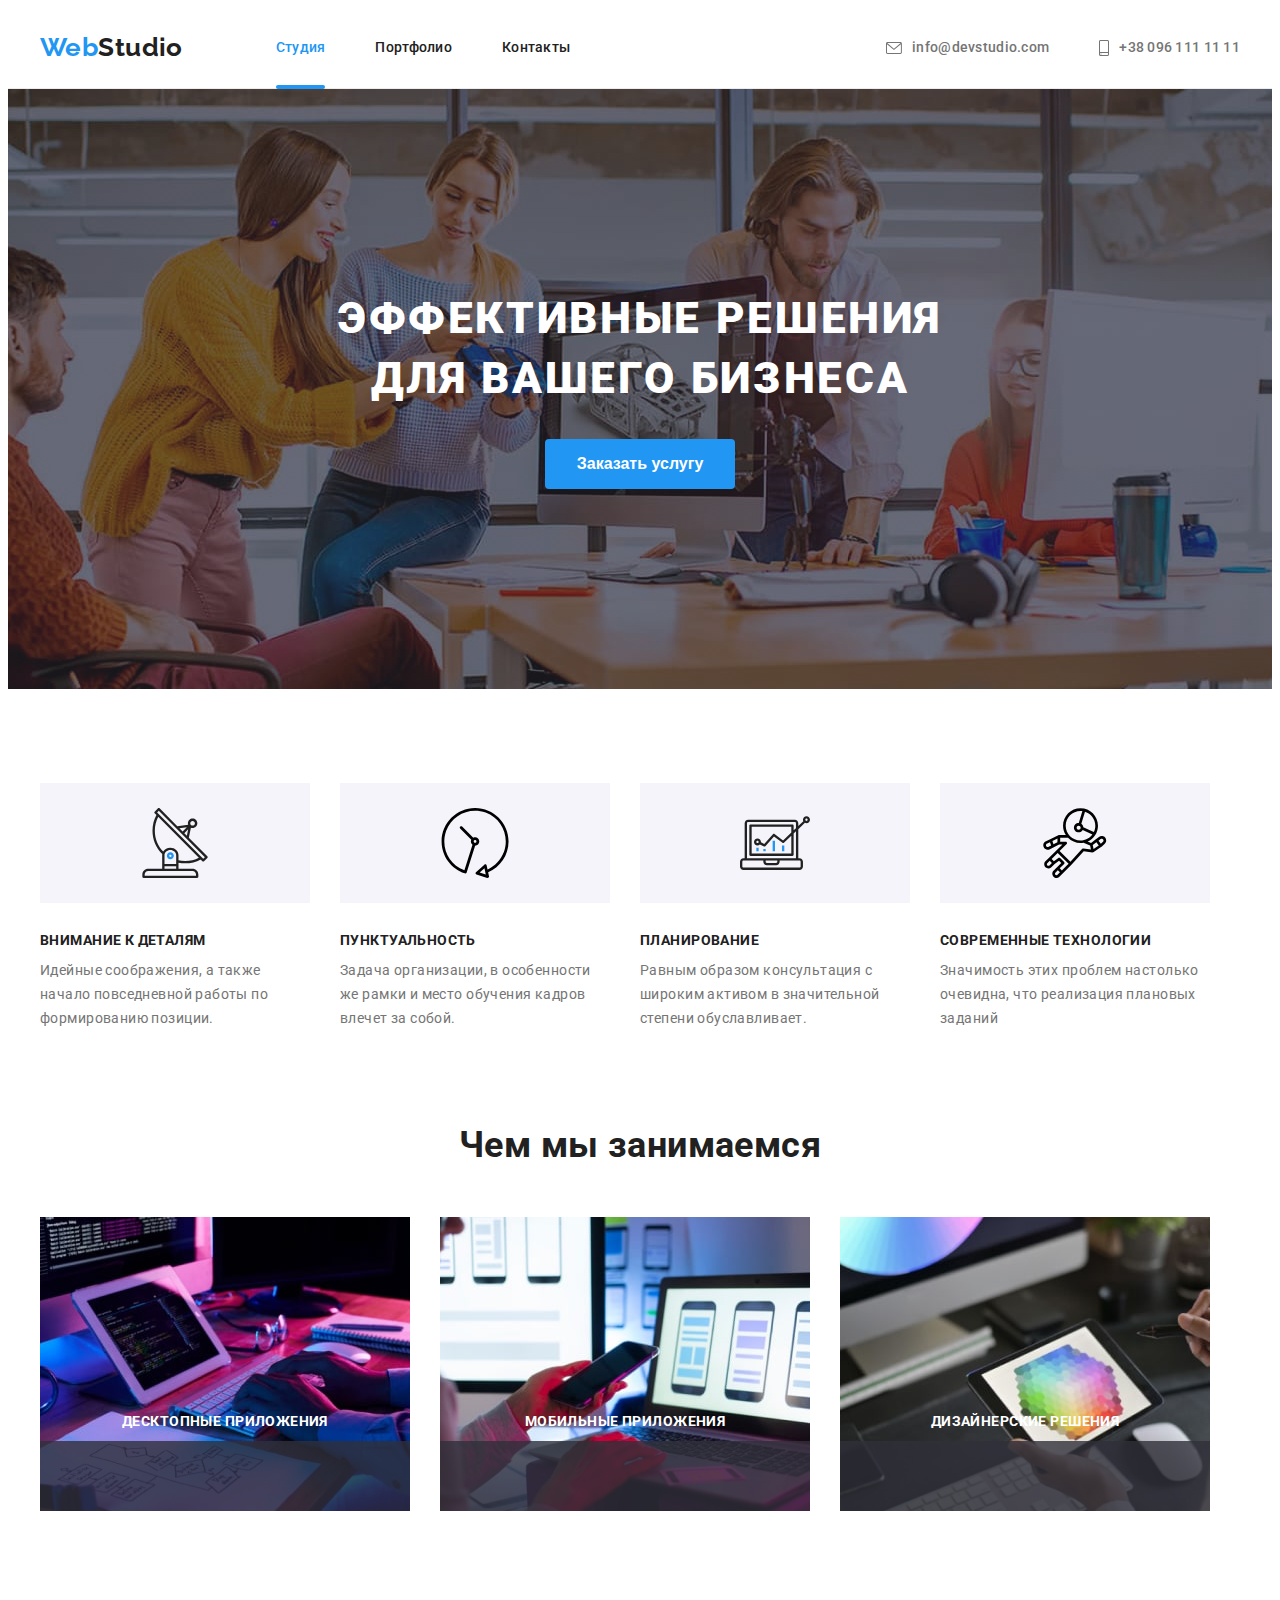
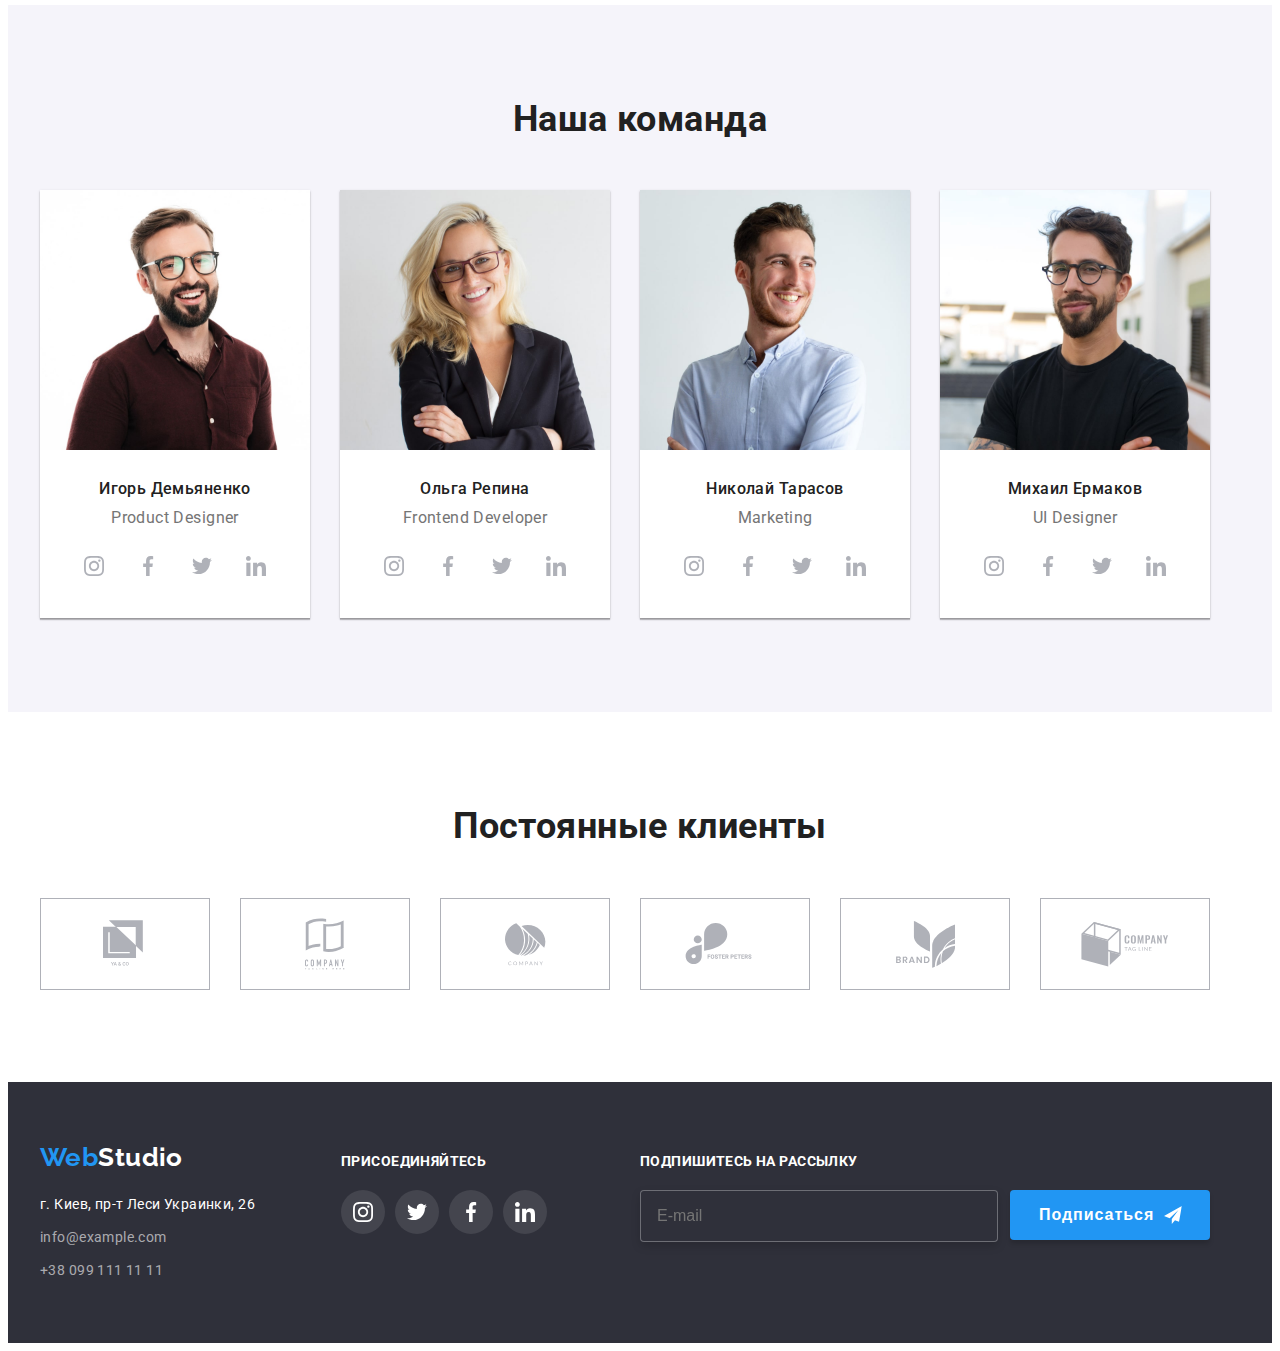
==== commit 00629de7: "continue hw 15.01.21" ====
--- a/index.html
+++ b/index.html
@@ -470,7 +470,7 @@
             </ul>
           </div>
 
-          <div>
+          <div class="join">
             <p class="footer-join">присоединяйтесь</p>
             <ul class="join-list">
               <li class="join-margin">
@@ -506,18 +506,23 @@
             </ul>
           </div>
 
-          <form>
+          <form class="mailing-main">
+            <b class="mailing">Подпишитесь на рассылку</b>
             <div class="mailing-flex">
-              <b class="mailing">Подпишитесь на рассылку</b>
               <input
                 type="email"
                 name="email"
                 placeholder="E-mail"
                 class="mailing-form"
               />
+
+              <button type="submit" class="button-mailing">
+                Подписаться
+                <svg class="icon-mailing" width="24" height="24">
+                  <use href="./svgoptimized/sprite.svg#icon-icon-send"></use>
+                </svg>
+              </button>
             </div>
-
-            <button type="submit">Подписаться</button>
           </form>
         </div>
       </div>
--- a/css/styles.css
+++ b/css/styles.css
@@ -25,6 +25,7 @@
   --skills-bgc-position: rgba(47, 48, 58, 0.8);
   --form-border-color: rgba(33, 33, 33, 0.2);
   --placeholder-color: rgba(117, 117, 117, 0.5);
+  --border-mailing-color: rgba(255, 255, 255, 0.3);
 
   --backdrop: rgba(0, 0, 0, 0.2);
   --thumb-overlay-color: rgba(33, 150, 243, 0.9);
@@ -295,12 +296,6 @@
   margin-bottom: 20px;
 }
 
-/* .modal-form .modal-paragraph {
-  margin-top: 0;
-  margin-bottom: 12px;
-  padding-top: 40px;
-} */
-
 .modal-paragraph {
   margin-top: 46px;
   margin-bottom: 12px;
@@ -967,6 +962,9 @@
   color: var(--white-hero-color);
   text-transform: uppercase;
 }
+.join {
+  margin-right: 93px;
+}
 
 .join-size {
   width: 20px;
@@ -1004,14 +1002,16 @@
 .ttl-flex {
   display: flex;
   align-items: baseline;
-
-  margin-right: auto;
+  width: 100%;
+
+  /* margin-right: auto; */
   padding: 0;
   margin: 0;
 }
 
 .footer-flex {
   margin-right: 70px;
+  width: 231px;
 }
 
 .join-margin {
@@ -1025,17 +1025,61 @@
 /* Подписаться на рассылку */
 
 .mailing-form {
+  padding: 15px 0 15px 16px;
+  margin-right: 12px;
   width: 358px;
   font-weight: normal;
   font-size: 16px;
   line-height: 1.25;
   align-items: center;
   color: var(--transparent-gray);
+  background-color: var(--secondary-bgc-gray);
+
+  border: 1px solid var(--border-mailing-color);
+  filter: drop-shadow(0px 4px 4px rgba(0, 0, 0, 0.15));
+  border-radius: 4px;
 }
 
 .mailing-flex {
   display: flex;
-  flex-direction: column;
+  margin-top: 20px;
+}
+
+.mailing-main {
+  width: 570px;
+  height: 86px;
+}
+
+.button-mailing {
+  display: flex;
+  justify-content: center;
+
+  padding-top: 10px;
+  padding-bottom: 10px;
+  padding-left: 29px;
+  padding-right: 28px;
+  width: 200px;
+  height: 50px;
+
+  font-weight: bold;
+  font-size: 16px;
+  line-height: 1.87;
+  align-items: center;
+  text-align: center;
+  letter-spacing: 0.06em;
+
+  background-color: var(--accent-color);
+  color: var(--white-hero-color);
+
+  box-shadow: 0px 4px 4px rgba(0, 0, 0, 0.15);
+  border-radius: 4px;
+  cursor: pointer;
+  border-style: none;
+  outline: none;
+}
+
+.icon-mailing {
+  margin-left: 10px;
 }
 
 /* geometry styles */
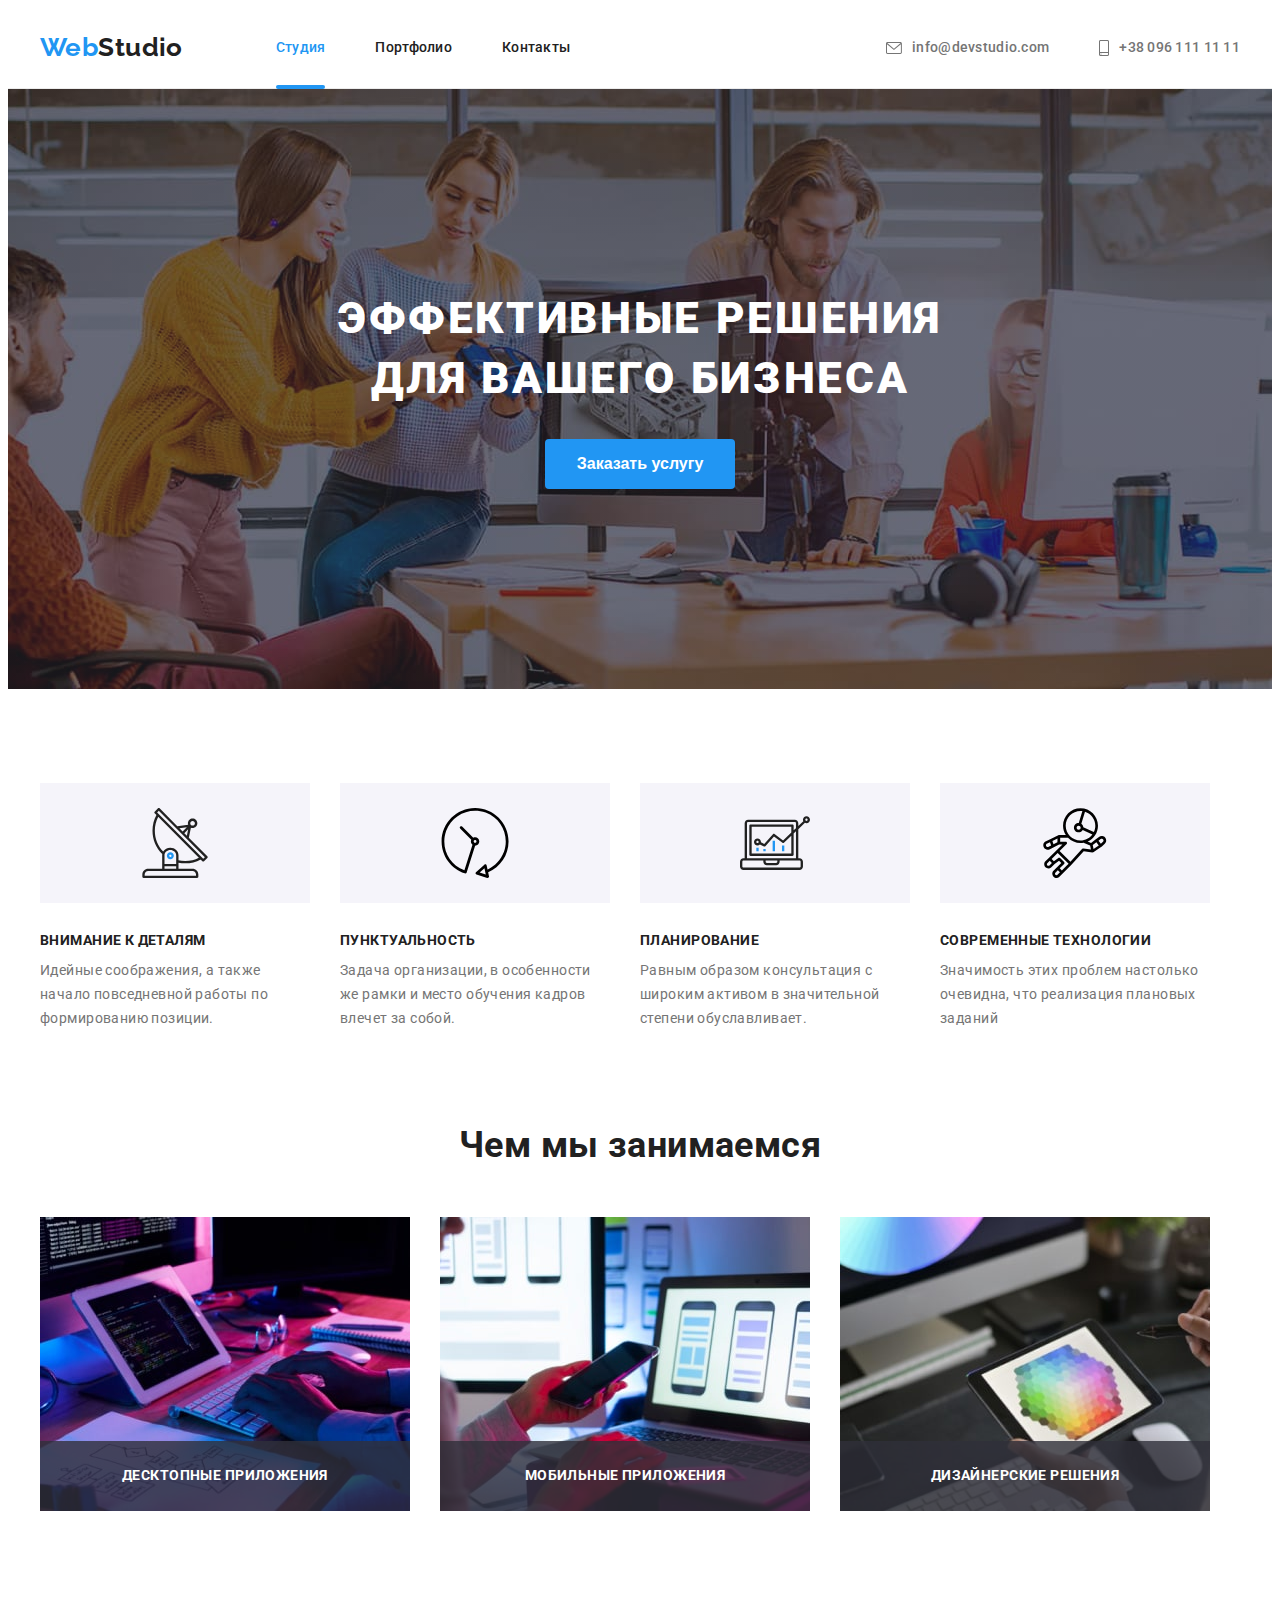
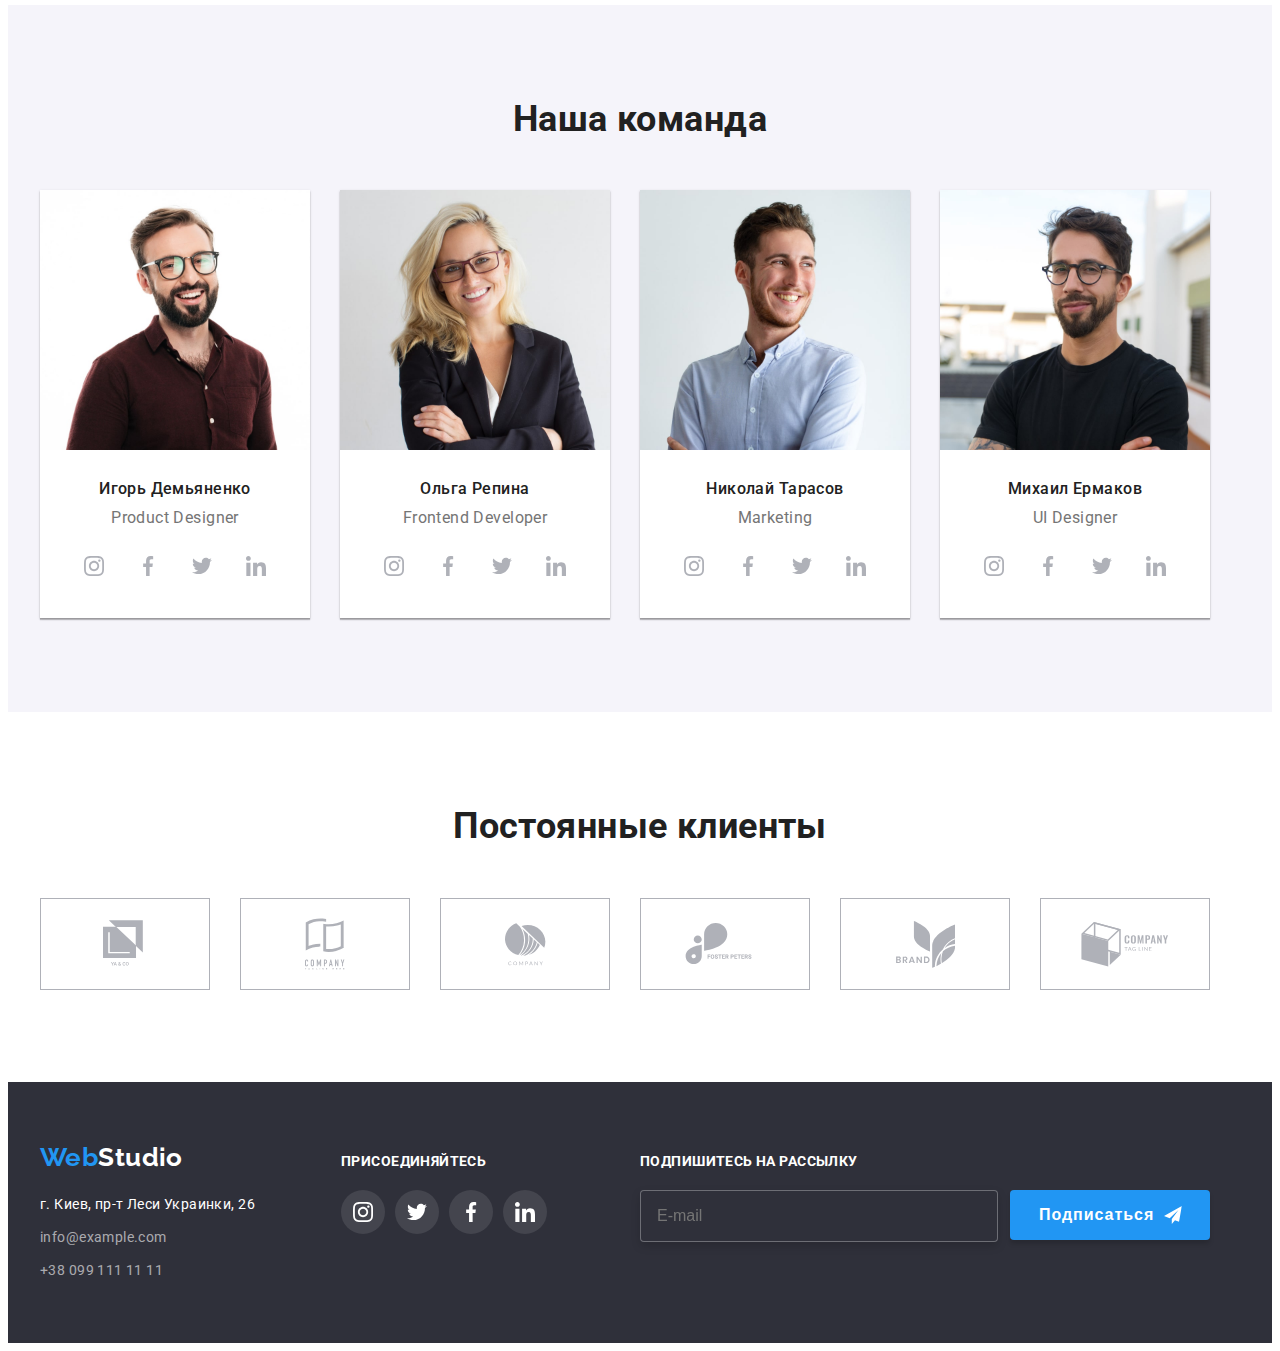
==== commit 9f188b84: "correct 21.01.21" ====
--- a/index.html
+++ b/index.html
@@ -144,7 +144,9 @@
                   alt="набор разметки"
                   width="370"
                 />
-                <h3 class="project-skills">Десктопные приложения</h3>
+                <div class="thumb-skills">
+                  <h3 class="project-skills">Десктопные приложения</h3>
+                </div>
               </div>
             </li>
             <li class="skills-img">
@@ -154,7 +156,9 @@
                   alt="оплата услуг через приложение"
                   width="370"
                 />
-                <h3 class="project-skills">Мобильные приложения</h3>
+                <div class="thumb-skills">
+                  <h3 class="project-skills">Мобильные приложения</h3>
+                </div>
               </div>
             </li>
             <li class="skills-img">
@@ -164,7 +168,9 @@
                   alt="практика с помощью планшета"
                   width="370"
                 />
-                <h3 class="project-skills">Дизайнерские решения</h3>
+                <div class="thumb-skills">
+                  <h3 class="project-skills">Дизайнерские решения</h3>
+                </div>
               </div>
             </li>
           </ul>
@@ -186,49 +192,48 @@
               <div class="team-content">
                 <h3 class="section-list name">Игорь Демьяненко</h3>
                 <p class="content proffesion">Product Designer</p>
-              </div>
-
-              <ul class="network-flex">
-                <li class="margin-flex">
-                  <a class="master-flex" href="">
-                    <svg class="size-flex">
-                      <use
-                        href="./svgoptimized/sprite.svg#icon-instagram-2"
-                      ></use>
-                    </svg>
-                  </a>
-                </li>
-
-                <li class="margin-flex">
-                  <a class="master-flex" href="">
-                    <svg class="size-flex">
-                      <use
-                        href="./svgoptimized/sprite.svg#icon-facebook-1"
-                      ></use>
-                    </svg>
-                  </a>
-                </li>
-
-                <li class="margin-flex">
-                  <a class="master-flex" href="">
-                    <svg class="size-flex">
-                      <use
-                        href="./svgoptimized/sprite.svg#icon-twitter-1"
-                      ></use>
-                    </svg>
-                  </a>
-                </li>
-
-                <li class="margin-flex">
-                  <a class="master-flex" href="">
-                    <svg class="size-flex">
-                      <use
-                        href="./svgoptimized/sprite.svg#icon-linkedin-1"
-                      ></use>
-                    </svg>
-                  </a>
-                </li>
-              </ul>
+                <ul class="network-flex">
+                  <li class="margin-flex">
+                    <a class="master-flex" href="">
+                      <svg class="size-flex">
+                        <use
+                          href="./svgoptimized/sprite.svg#icon-instagram-2"
+                        ></use>
+                      </svg>
+                    </a>
+                  </li>
+
+                  <li class="margin-flex">
+                    <a class="master-flex" href="">
+                      <svg class="size-flex">
+                        <use
+                          href="./svgoptimized/sprite.svg#icon-facebook-1"
+                        ></use>
+                      </svg>
+                    </a>
+                  </li>
+
+                  <li class="margin-flex">
+                    <a class="master-flex" href="">
+                      <svg class="size-flex">
+                        <use
+                          href="./svgoptimized/sprite.svg#icon-twitter-1"
+                        ></use>
+                      </svg>
+                    </a>
+                  </li>
+
+                  <li class="margin-flex">
+                    <a class="master-flex" href="">
+                      <svg class="size-flex">
+                        <use
+                          href="./svgoptimized/sprite.svg#icon-linkedin-1"
+                        ></use>
+                      </svg>
+                    </a>
+                  </li>
+                </ul>
+              </div>
             </li>
 
             <li class="team">
@@ -240,48 +245,48 @@
               <div class="team-content">
                 <h3 class="section-list name">Ольга Репина</h3>
                 <p class="content proffesion">Frontend Developer</p>
-              </div>
-              <ul class="network-flex">
-                <li class="margin-flex">
-                  <a class="master-flex" href="">
-                    <svg class="size-flex">
-                      <use
-                        href="./svgoptimized/sprite.svg#icon-instagram-2"
-                      ></use>
-                    </svg>
-                  </a>
-                </li>
-
-                <li class="margin-flex">
-                  <a class="master-flex" href="">
-                    <svg class="size-flex">
-                      <use
-                        href="./svgoptimized/sprite.svg#icon-facebook-1"
-                      ></use>
-                    </svg>
-                  </a>
-                </li>
-
-                <li class="margin-flex">
-                  <a class="master-flex" href="">
-                    <svg class="size-flex">
-                      <use
-                        href="./svgoptimized/sprite.svg#icon-twitter-1"
-                      ></use>
-                    </svg>
-                  </a>
-                </li>
-
-                <li class="margin-flex">
-                  <a class="master-flex" href="">
-                    <svg class="size-flex">
-                      <use
-                        href="./svgoptimized/sprite.svg#icon-linkedin-1"
-                      ></use>
-                    </svg>
-                  </a>
-                </li>
-              </ul>
+                <ul class="network-flex">
+                  <li class="margin-flex">
+                    <a class="master-flex" href="">
+                      <svg class="size-flex">
+                        <use
+                          href="./svgoptimized/sprite.svg#icon-instagram-2"
+                        ></use>
+                      </svg>
+                    </a>
+                  </li>
+
+                  <li class="margin-flex">
+                    <a class="master-flex" href="">
+                      <svg class="size-flex">
+                        <use
+                          href="./svgoptimized/sprite.svg#icon-facebook-1"
+                        ></use>
+                      </svg>
+                    </a>
+                  </li>
+
+                  <li class="margin-flex">
+                    <a class="master-flex" href="">
+                      <svg class="size-flex">
+                        <use
+                          href="./svgoptimized/sprite.svg#icon-twitter-1"
+                        ></use>
+                      </svg>
+                    </a>
+                  </li>
+
+                  <li class="margin-flex">
+                    <a class="master-flex" href="">
+                      <svg class="size-flex">
+                        <use
+                          href="./svgoptimized/sprite.svg#icon-linkedin-1"
+                        ></use>
+                      </svg>
+                    </a>
+                  </li>
+                </ul>
+              </div>
             </li>
 
             <li class="team">
@@ -293,48 +298,48 @@
               <div class="team-content">
                 <h3 class="section-list name">Николай Тарасов</h3>
                 <p class="content proffesion">Marketing</p>
-              </div>
-              <ul class="network-flex">
-                <li class="margin-flex">
-                  <a class="master-flex" href="">
-                    <svg class="size-flex">
-                      <use
-                        href="./svgoptimized/sprite.svg#icon-instagram-2"
-                      ></use>
-                    </svg>
-                  </a>
-                </li>
-
-                <li class="margin-flex">
-                  <a class="master-flex" href="">
-                    <svg class="size-flex">
-                      <use
-                        href="./svgoptimized/sprite.svg#icon-facebook-1"
-                      ></use>
-                    </svg>
-                  </a>
-                </li>
-
-                <li class="margin-flex">
-                  <a class="master-flex" href="">
-                    <svg class="size-flex">
-                      <use
-                        href="./svgoptimized/sprite.svg#icon-twitter-1"
-                      ></use>
-                    </svg>
-                  </a>
-                </li>
-
-                <li class="margin-flex">
-                  <a class="master-flex" href="">
-                    <svg class="size-flex">
-                      <use
-                        href="./svgoptimized/sprite.svg#icon-linkedin-1"
-                      ></use>
-                    </svg>
-                  </a>
-                </li>
-              </ul>
+                <ul class="network-flex">
+                  <li class="margin-flex">
+                    <a class="master-flex" href="">
+                      <svg class="size-flex">
+                        <use
+                          href="./svgoptimized/sprite.svg#icon-instagram-2"
+                        ></use>
+                      </svg>
+                    </a>
+                  </li>
+
+                  <li class="margin-flex">
+                    <a class="master-flex" href="">
+                      <svg class="size-flex">
+                        <use
+                          href="./svgoptimized/sprite.svg#icon-facebook-1"
+                        ></use>
+                      </svg>
+                    </a>
+                  </li>
+
+                  <li class="margin-flex">
+                    <a class="master-flex" href="">
+                      <svg class="size-flex">
+                        <use
+                          href="./svgoptimized/sprite.svg#icon-twitter-1"
+                        ></use>
+                      </svg>
+                    </a>
+                  </li>
+
+                  <li class="margin-flex">
+                    <a class="master-flex" href="">
+                      <svg class="size-flex">
+                        <use
+                          href="./svgoptimized/sprite.svg#icon-linkedin-1"
+                        ></use>
+                      </svg>
+                    </a>
+                  </li>
+                </ul>
+              </div>
             </li>
 
             <li class="team">
@@ -346,48 +351,48 @@
               <div class="team-content">
                 <h3 class="section-list name">Михаил Ермаков</h3>
                 <p class="content proffesion">UI Designer</p>
-              </div>
-              <ul class="network-flex">
-                <li class="margin-flex">
-                  <a class="master-flex" href="">
-                    <svg class="size-flex">
-                      <use
-                        href="./svgoptimized/sprite.svg#icon-instagram-2"
-                      ></use>
-                    </svg>
-                  </a>
-                </li>
-
-                <li class="margin-flex">
-                  <a class="master-flex" href="">
-                    <svg class="size-flex">
-                      <use
-                        href="./svgoptimized/sprite.svg#icon-facebook-1"
-                      ></use>
-                    </svg>
-                  </a>
-                </li>
-
-                <li class="margin-flex">
-                  <a class="master-flex" href="">
-                    <svg class="size-flex">
-                      <use
-                        href="./svgoptimized/sprite.svg#icon-twitter-1"
-                      ></use>
-                    </svg>
-                  </a>
-                </li>
-
-                <li class="margin-flex">
-                  <a class="master-flex" href="">
-                    <svg class="size-flex">
-                      <use
-                        href="./svgoptimized/sprite.svg#icon-linkedin-1"
-                      ></use>
-                    </svg>
-                  </a>
-                </li>
-              </ul>
+                <ul class="network-flex">
+                  <li class="margin-flex">
+                    <a class="master-flex" href="">
+                      <svg class="size-flex">
+                        <use
+                          href="./svgoptimized/sprite.svg#icon-instagram-2"
+                        ></use>
+                      </svg>
+                    </a>
+                  </li>
+
+                  <li class="margin-flex">
+                    <a class="master-flex" href="">
+                      <svg class="size-flex">
+                        <use
+                          href="./svgoptimized/sprite.svg#icon-facebook-1"
+                        ></use>
+                      </svg>
+                    </a>
+                  </li>
+
+                  <li class="margin-flex">
+                    <a class="master-flex" href="">
+                      <svg class="size-flex">
+                        <use
+                          href="./svgoptimized/sprite.svg#icon-twitter-1"
+                        ></use>
+                      </svg>
+                    </a>
+                  </li>
+
+                  <li class="margin-flex">
+                    <a class="master-flex" href="">
+                      <svg class="size-flex">
+                        <use
+                          href="./svgoptimized/sprite.svg#icon-linkedin-1"
+                        ></use>
+                      </svg>
+                    </a>
+                  </li>
+                </ul>
+              </div>
             </li>
           </ul>
         </div>
@@ -530,24 +535,43 @@
     <!-- модальное окно -->
     <div class="backdrop is-hidden" data-modal>
       <div class="modal">
-        <p class="modal-paragraph">Оставьте свои данные, мы вам перезвоним</p>
-
-        <div role="group" class="modal-thumb">
-          <form class="modal-form">
+        <form class="modal-form">
+          <p class="modal-paragraph">Оставьте свои данные, мы вам перезвоним</p>
+
+          <div role="group" class="modal-thumb">
             <div class="field-form">
               <label for="name">Имя</label>
-
-              <input type="text" name="text" id="name" class="border-form" />
+              <div class="position-form">
+                <input type="text" name="text" id="name" class="border-form" />
+                <svg class="name-form" width="12" height="12">
+                  <use href="./svgoptimized/sprite.svg#icon-name-form"></use>
+                </svg>
+              </div>
             </div>
 
             <div class="field-form">
               <label for="tel">Телефон</label>
-              <input type="tel" name="tel" id="tel" class="border-form" />
+              <div class="position-form">
+                <svg class="name-form" width="13" height="13">
+                  <use href="./svgoptimized/sprite.svg#icon-phone-form"></use>
+                </svg>
+                <input type="tel" name="tel" id="tel" class="border-form" />
+              </div>
             </div>
 
             <div class="field-form">
               <label for="email">Почта</label>
-              <input type="email" name="email" id="email" class="border-form" />
+              <div class="position-form">
+                <svg class="name-form" width="15" height="12">
+                  <use href="./svgoptimized/sprite.svg#icon-mail-form"></use>
+                </svg>
+                <input
+                  type="email"
+                  name="email"
+                  id="email"
+                  class="border-form"
+                />
+              </div>
             </div>
 
             <div class="field-form">
@@ -555,25 +579,31 @@
               <textarea
                 name="comments"
                 id="comments"
-                rows="3"
+                rows="6"
                 placeholder="Введите текст"
-                class="border-form"
               ></textarea>
             </div>
-          </form>
-        </div>
-        <div class="agreement-box">
-          <input type="checkbox" name="agreement" id="agreement" />
-          <label for="agreement"
-            >Соглашаюсь с рассылкой и принимаю Условия договора</label
-          >
-        </div>
-        <div class="button-container">
-          <button type="submit" class="button-form">Отправить</button>
-        </div>
+          </div>
+          <div class="agreement-box">
+            <input
+              type="checkbox"
+              name="agreement"
+              class="checkbox"
+              id="checkbox"
+            />
+            <label for="checkbox" class="check-mark">
+              Соглашаюсь с рассылкой и принимаю
+              <a class="agreement-body">Условия договора</a></label
+            >
+          </div>
+
+          <div class="button-container">
+            <button type="submit" class="button-form">Отправить</button>
+          </div>
+        </form>
 
         <button class="modal-close" data-modal-close>
-          <svg class="" width="18" height="18">
+          <svg class="close-color" width="18" height="18">
             <use
               href="./svgoptimized/sprite.svg#icon-close-black-18dp-2-1"
             ></use>
--- a/css/styles.css
+++ b/css/styles.css
@@ -45,6 +45,7 @@
   display: block;
   max-width: 100%;
   height: auto;
+  /* overflow: hidden; */
 }
 
 /* подчеркивание */
@@ -259,7 +260,7 @@
     0px 2px 1px rgba(0, 0, 0, 0.2);
   border-radius: 4px;
 
-  transition-property: tranform;
+  transition-property: transform;
   transition-duration: 250ms;
   transition-timing-function: var(--timing-function);
 }
@@ -288,16 +289,28 @@
   cursor: pointer;
 }
 
+.close-color {
+  transition-property: fill;
+  transition-duration: 250ms;
+  transition-timing-function: var(--timing-function);
+}
+
+.close-color:hover,
+.close-color:focus {
+  fill: var(--accent-color);
+}
+
+.modal-form {
+  padding: 46px 40px 35px 40px;
+}
+
 .modal-thumb {
   width: 100%;
   height: 100%;
-  padding-left: 40px;
-  padding-right: 40px;
-  margin-bottom: 20px;
 }
 
 .modal-paragraph {
-  margin-top: 46px;
+  margin-top: 0;
   margin-bottom: 12px;
   font-weight: bold;
   font-size: 20px;
@@ -311,9 +324,34 @@
   margin-bottom: 10px;
 }
 
+.border-form {
+  line-height: 16px;
+  padding-top: 12px;
+  padding-bottom: 12px;
+  padding-left: 42px;
+  width: 100%;
+}
+
+.position-form {
+  position: relative;
+  display: block;
+  width: 100%;
+}
+
+.name-form {
+  position: absolute;
+  top: 50%;
+  left: 15px;
+  transform: translateY(-50%);
+  display: inline-block;
+
+  transition-property: fill;
+  transition-duration: 250ms;
+  transition-timing-function: var(--timing-function);
+}
+
 .field-form label {
   margin-bottom: 4px;
-
   font-weight: normal;
   font-size: 12px;
   line-height: 1.16;
@@ -321,10 +359,14 @@
   color: var(--secondary-text-color);
 }
 
-.field-form input {
+.position-form input {
   margin: 0;
   border-radius: 4px;
   border: 1px solid var(--form-border-color);
+
+  transition-property: border-color;
+  transition-duration: 250ms;
+  transition-timing-function: var(--timing-function);
 }
 
 .field-form textarea {
@@ -344,6 +386,24 @@
 
 textarea {
   resize: none;
+
+  transition-property: border-color;
+  transition-duration: 250ms;
+  transition-timing-function: var(--timing-function);
+}
+
+.position-form:focus-within > .border-form {
+  border-color: var(--accent-color);
+  outline: transparent;
+}
+
+.position-form:focus-within > .name-form {
+  fill: var(--accent-color);
+}
+
+.field-form:focus-within > textarea {
+  border-color: var(--accent-color);
+  outline: transparent;
 }
 
 .button-container {
@@ -373,15 +433,73 @@
 
 .agreement-box {
   margin: 0;
-  margin-bottom: 30px;
-  padding-left: 54px;
-  padding-right: 51px;
+  margin-bottom: 32px;
+  width: 425px;
+  margin-right: auto;
+  margin-left: auto;
+
+  /* padding-left: 54px;
+  padding-right: 51px; */
 }
 
 .agreement-box label {
   font-weight: normal;
   font-size: 14px;
   line-height: 1.71;
+}
+
+.agreement-body {
+  color: var(--accent-color);
+  text-decoration: underline;
+  /* border-bottom: 1px solid var(--accent-color); */
+  margin-left: 5px;
+  cursor: pointer;
+}
+
+.checkbox {
+  position: absolute;
+  width: 1px;
+  height: 1px;
+  margin: -1px;
+  padding: 0;
+  overflow: hidden;
+  border: 0;
+  clip: rect(0 0 0 0);
+}
+
+.check-mark::before {
+  content: '';
+  display: inline-block;
+  width: 16px;
+  height: 15px;
+  border: 2px solid var(--primary-text-color);
+  border-radius: 2px;
+  margin-right: 7px;
+
+  background-color: var(--white-hero-color);
+
+  transition-property: background-color, border-color, border;
+  transition-duration: 250ms, 250ms, 250ms;
+  transition-timing-function: var(--timing-function), var(--timing-function),
+    var(--timing-function);
+}
+
+.checkbox:checked + .check-mark::before {
+  background-color: var(--accent-color);
+  background-image: url(../imagesoptimized/icon\ check.svg);
+  background-size: contain;
+  background-origin: border-box;
+  border-color: var(--accent-color);
+}
+
+.check-mark {
+  display: flex;
+  align-items: center;
+}
+
+.check-mark:hover::before,
+.check-mark:focus::before {
+  border: 2px solid var(--accent-color);
 }
 
 /* main container for all project */
@@ -567,13 +685,11 @@
 }
 
 .project-skills {
-  position: absolute;
-
-  bottom: 0;
-  left: 0;
+  display: flex;
+  justify-content: center;
+  align-items: center;
   height: 70px;
   width: 100%;
-  padding: 27px 0;
   margin: 0;
 
   font-weight: bold;
@@ -584,15 +700,12 @@
   color: var(--white-hero-color);
 }
 
-.before-skills::before {
-  content: '';
+.thumb-skills {
   position: absolute;
-
   bottom: 0;
   left: 0;
   width: 100%;
   height: 70px;
-
   background-color: var(--skills-bgc-position);
 }
 
@@ -629,13 +742,15 @@
 
 .team-content {
   padding-top: 30px;
-  padding-bottom: 16px;
+  padding-bottom: 30px;
+  height: 168px;
 
   border-radius: 4px;
 }
 
 .proffesion {
   font-weight: normal;
+  margin-bottom: 16px;
 }
 
 .network-flex {
@@ -850,6 +965,7 @@
 
 .card-content {
   padding: 20px 24px;
+  height: 110px;
   border-right: 1px solid var(--portfolio-border);
   border-bottom: 1px solid var(--portfolio-border);
   border-left: 1px solid var(--portfolio-border);
@@ -880,10 +996,10 @@
   position: absolute;
   width: 100%;
   height: 100%;
-  top: 0;
+  top: 100%;
   left: 0;
   background-color: var(--thumb-overlay-color);
-  transform: translateY(100%);
+  transform: translateY(0);
 
   transition-property: transform;
   transition-duration: 250ms;
@@ -892,7 +1008,7 @@
 
 .table-block:hover .overlay-transform,
 .table-block:focus .overlay-transform {
-  transform: translateY(0);
+  transform: translateY(-100%);
 }
 
 /* footer */
